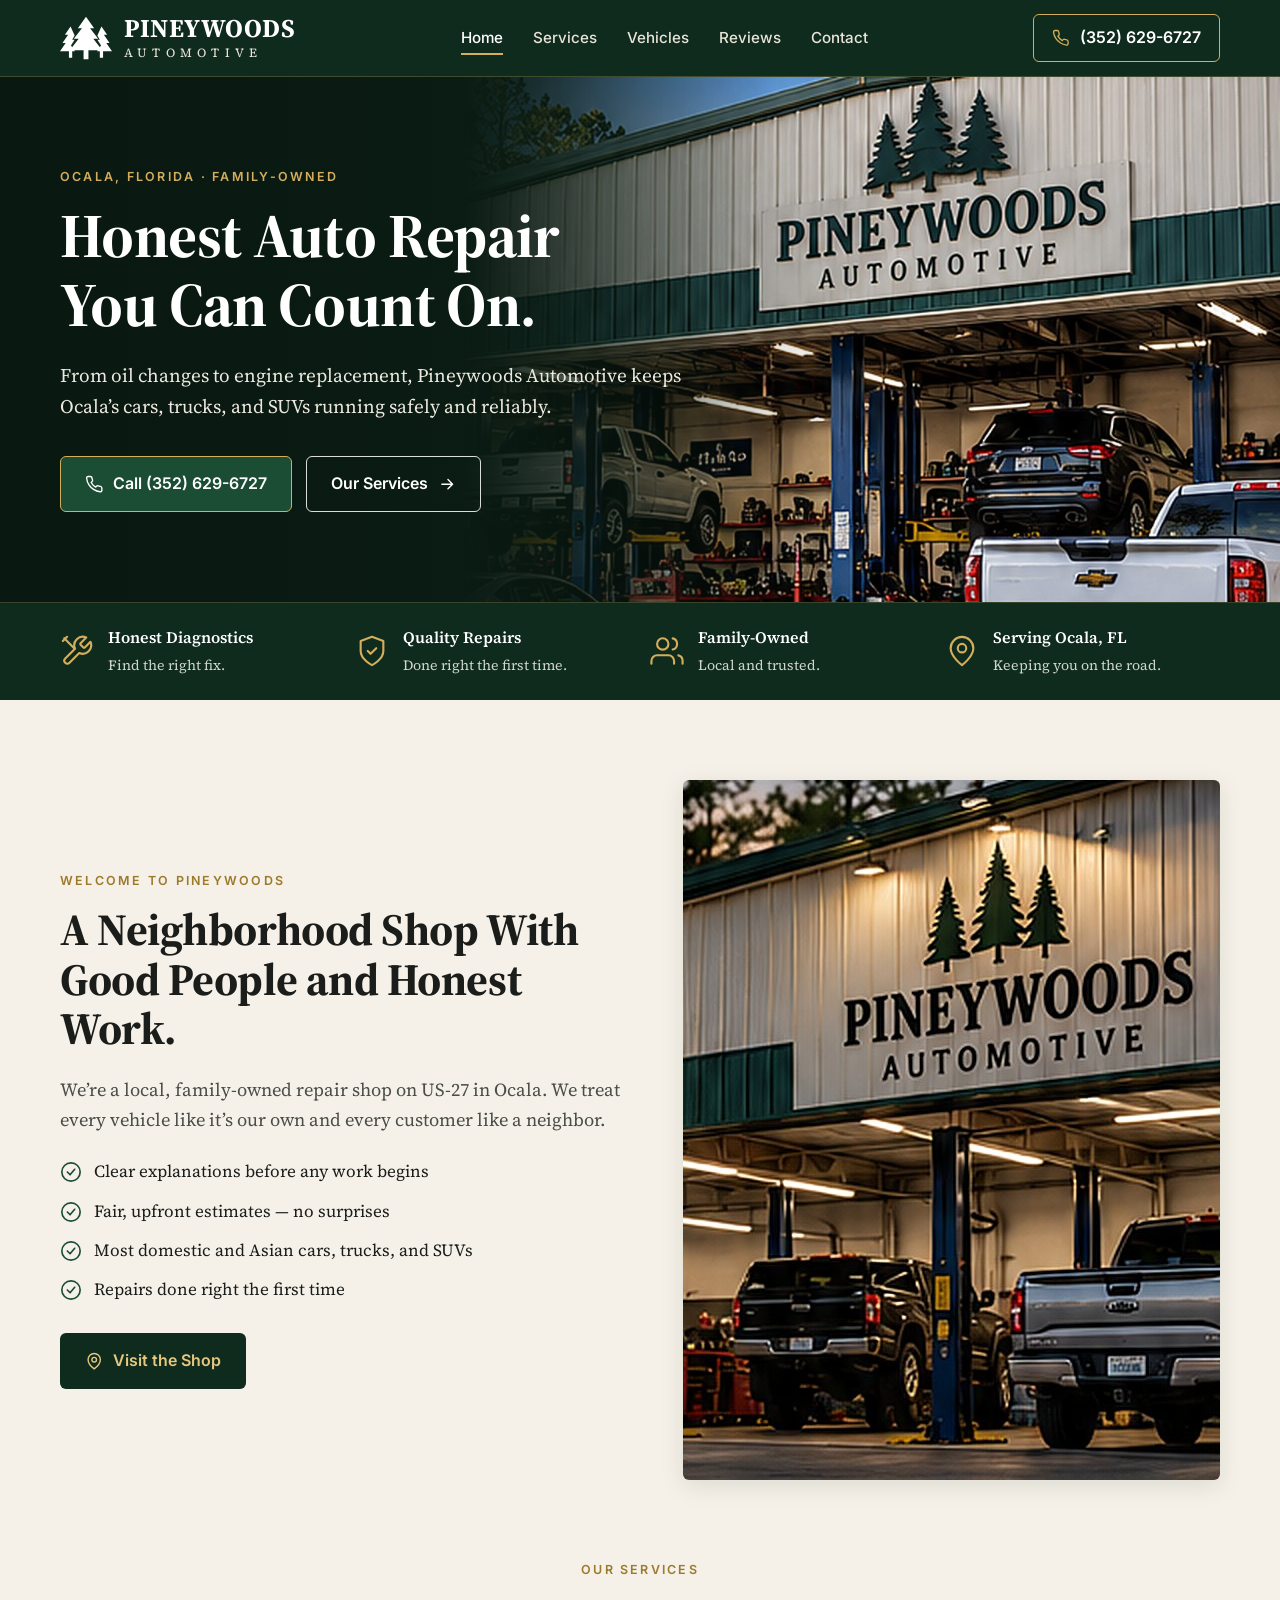
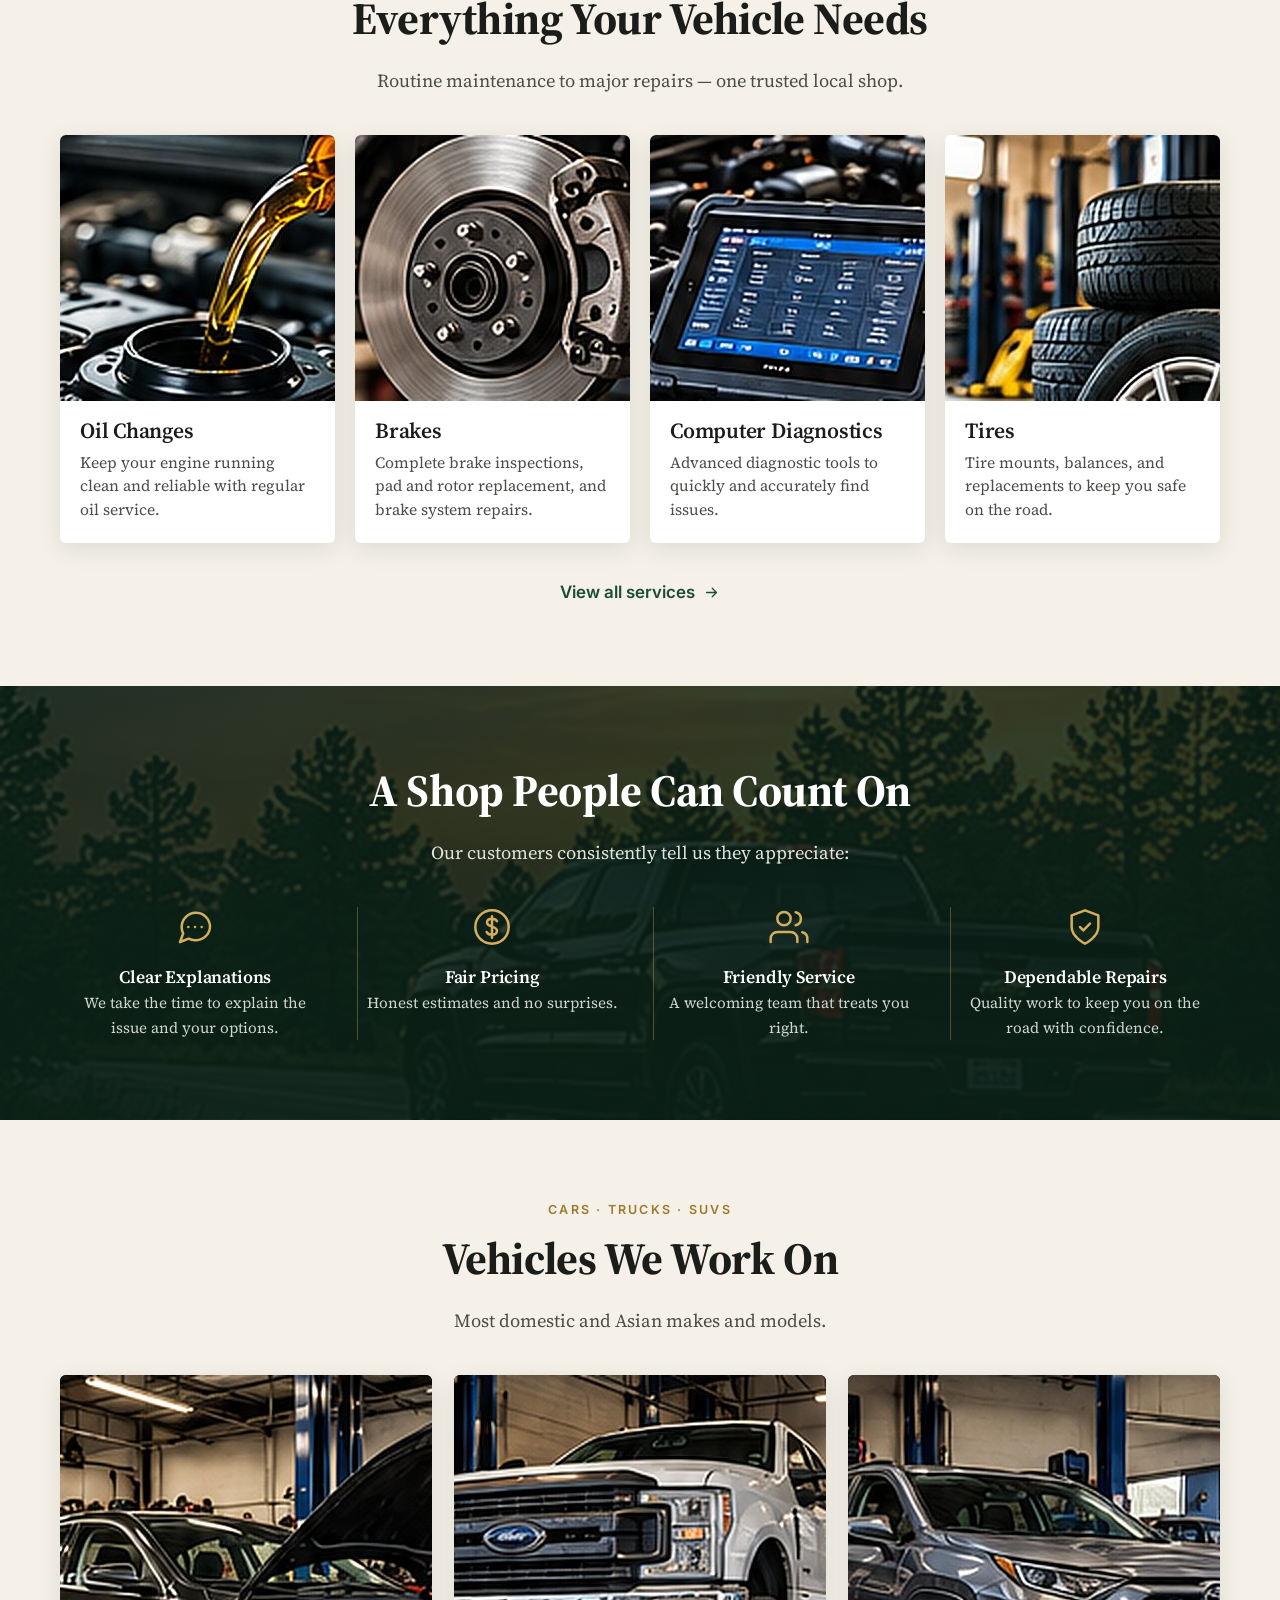
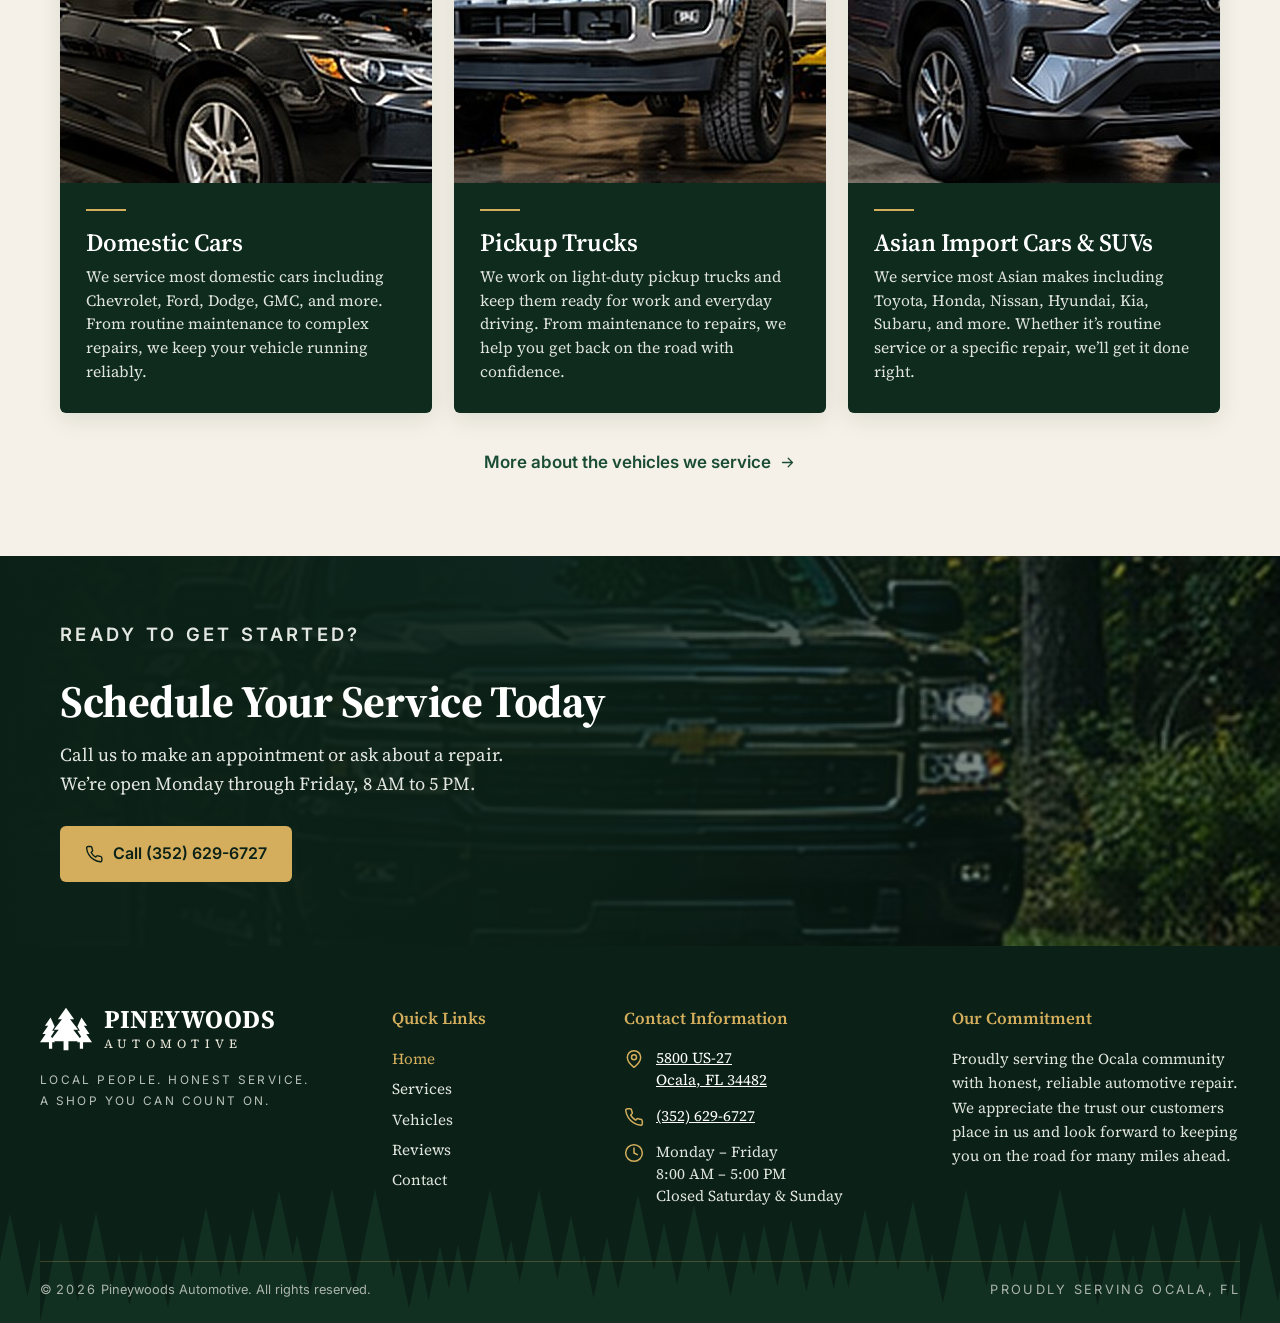
==== index.html @ d7cfc91a "Add Pineywoods Automotive website Five responsive pages (home, services, vehicles, reviews, contact)" ====
<!doctype html>
<html lang="en">
<head>
<meta charset="utf-8">
<meta name="viewport" content="width=device-width, initial-scale=1, viewport-fit=cover">
<title>Pineywoods Automotive | Honest Auto Repair in Ocala, FL</title>
<meta name="description" content="Family-owned auto repair shop in Ocala, FL. Oil changes, brakes, diagnostics, tires, A/C, electrical and engine repair. Call (352) 629-6727.">
<meta name="theme-color" content="#0f2b1e">
<meta name="format-detection" content="telephone=yes">
<meta property="og:title" content="Pineywoods Automotive | Honest Auto Repair in Ocala, FL">
<meta property="og:description" content="Family-owned auto repair shop in Ocala, FL. Oil changes, brakes, diagnostics, tires, A/C, electrical and engine repair. Call (352) 629-6727.">
<meta property="og:image" content="images/shop-exterior.jpg">
<link rel="icon" href="images/trees-gold.svg" type="image/svg+xml">
<link rel="apple-touch-icon" href="images/apple-touch-icon.png">
<link rel="preconnect" href="https://fonts.googleapis.com">
<link rel="preconnect" href="https://fonts.gstatic.com" crossorigin>
<link href="https://fonts.googleapis.com/css2?family=Inter:wght@400;500;600;700&family=Source+Serif+4:ital,opsz,wght@0,8..60,400;0,8..60,600;0,8..60,700;1,8..60,400&display=swap" rel="stylesheet">
<link rel="stylesheet" href="css/style.css">
<script type="application/ld+json">{"@context":"https://schema.org","@type":"AutoRepair","name":"Pineywoods Automotive","telephone":"+1-352-629-6727","address":{"@type":"PostalAddress","streetAddress":"5800 US-27","addressLocality":"Ocala","addressRegion":"FL","postalCode":"34482","addressCountry":"US"},"openingHoursSpecification":[{"@type":"OpeningHoursSpecification","dayOfWeek":["Monday","Tuesday","Wednesday","Thursday","Friday"],"opens":"08:00","closes":"17:00"}],"areaServed":"Ocala, FL"}</script>
</head>
<body>
<a class="skip-link" href="#main">Skip to content</a>
<header class="site-header">
  <div class="container header-inner">
    <a class="logo" href="index.html" aria-label="Pineywoods Automotive home">
      <img src="images/trees-white.svg" alt="" width="52" height="46">
      <span class="logo-text"><span class="logo-name">PINEYWOODS</span><span class="logo-sub">AUTOMOTIVE</span></span>
    </a>
    <nav class="main-nav" id="main-nav" aria-label="Main">
      <ul><li><a href="index.html" aria-current="page">Home</a></li><li><a href="services.html">Services</a></li><li><a href="vehicles.html">Vehicles</a></li><li><a href="reviews.html">Reviews</a></li><li><a href="contact.html">Contact</a></li><li class="nav-call" hidden><a class="btn btn-gold" href="tel:+13526296727"><svg class="icon" viewBox="0 0 24 24" aria-hidden="true"><path d="M22 16.9v3a2 2 0 0 1-2.2 2 19.8 19.8 0 0 1-8.6-3.1 19.5 19.5 0 0 1-6-6A19.8 19.8 0 0 1 2.1 4.2 2 2 0 0 1 4.1 2h3a2 2 0 0 1 2 1.7c.1.9.4 1.8.7 2.7a2 2 0 0 1-.5 2.1L8 9.8a16 16 0 0 0 6 6l1.3-1.3a2 2 0 0 1 2.1-.4c.9.3 1.8.6 2.7.7a2 2 0 0 1 1.7 2z"/></svg> Call (352) 629-6727</a></li></ul>
    </nav>
    <a class="header-call" href="tel:+13526296727"><svg class="icon" viewBox="0 0 24 24" aria-hidden="true"><path d="M22 16.9v3a2 2 0 0 1-2.2 2 19.8 19.8 0 0 1-8.6-3.1 19.5 19.5 0 0 1-6-6A19.8 19.8 0 0 1 2.1 4.2 2 2 0 0 1 4.1 2h3a2 2 0 0 1 2 1.7c.1.9.4 1.8.7 2.7a2 2 0 0 1-.5 2.1L8 9.8a16 16 0 0 0 6 6l1.3-1.3a2 2 0 0 1 2.1-.4c.9.3 1.8.6 2.7.7a2 2 0 0 1 1.7 2z"/></svg> (352) 629-6727</a>
    <button class="nav-toggle" aria-controls="main-nav" aria-expanded="false" aria-label="Open menu"><span></span><span></span><span></span></button>
  </div>
</header>
<main id="main">
<section class="hero">
  <div class="hero-media" style="background-image:url('images/hero-shop-bays.jpg');background-position:center top"></div>
  <div class="container"><div class="hero-content">
    <p class="eyebrow">Ocala, Florida &middot; Family-Owned</p>
    <h1>Honest Auto Repair<br>You Can Count On.</h1>
    <p class="hero-text">From oil changes to engine replacement, Pineywoods Automotive keeps Ocala&rsquo;s cars, trucks, and SUVs running safely and reliably.</p>
    <div class="btn-row"><a class="btn btn-green" href="tel:+13526296727"><svg class="icon" viewBox="0 0 24 24" aria-hidden="true"><path d="M22 16.9v3a2 2 0 0 1-2.2 2 19.8 19.8 0 0 1-8.6-3.1 19.5 19.5 0 0 1-6-6A19.8 19.8 0 0 1 2.1 4.2 2 2 0 0 1 4.1 2h3a2 2 0 0 1 2 1.7c.1.9.4 1.8.7 2.7a2 2 0 0 1-.5 2.1L8 9.8a16 16 0 0 0 6 6l1.3-1.3a2 2 0 0 1 2.1-.4c.9.3 1.8.6 2.7.7a2 2 0 0 1 1.7 2z"/></svg> Call (352) 629-6727</a><a class="btn btn-outline" href="services.html">Our Services <svg class="icon" viewBox="0 0 24 24" aria-hidden="true"><path d="M5 12h14M13 6l6 6-6 6"/></svg></a></div>
  </div></div>
</section><section class="trust-bar" aria-label="Why choose us"><div class="container trust-grid"><div class="trust-item"><svg class="icon" viewBox="0 0 24 24" aria-hidden="true"><path d="M14.7 6.3a1 1 0 0 0 0 1.4l1.6 1.6a1 1 0 0 0 1.4 0l3.8-3.8a6 6 0 0 1-7.9 7.9l-6.9 6.9a2.1 2.1 0 0 1-3-3l6.9-6.9a6 6 0 0 1 7.9-7.9l-3.8 3.8z"/><path d="m3 3 7 7M2 5l3-3"/></svg><div><strong>Honest Diagnostics</strong><span>Find the right fix.</span></div></div><div class="trust-item"><svg class="icon" viewBox="0 0 24 24" aria-hidden="true"><path d="M12 22s8-4 8-10V5l-8-3-8 3v7c0 6 8 10 8 10z"/><path d="m9 12 2 2 4-4"/></svg><div><strong>Quality Repairs</strong><span>Done right the first time.</span></div></div><div class="trust-item"><svg class="icon" viewBox="0 0 24 24" aria-hidden="true"><path d="M17 21v-2a4 4 0 0 0-4-4H5a4 4 0 0 0-4 4v2"/><circle cx="9" cy="7" r="4"/><path d="M23 21v-2a4 4 0 0 0-3-3.9M16 3.1a4 4 0 0 1 0 7.8"/></svg><div><strong>Family-Owned</strong><span>Local and trusted.</span></div></div><div class="trust-item"><svg class="icon" viewBox="0 0 24 24" aria-hidden="true"><path d="M20 10c0 6-8 12-8 12S4 16 4 10a8 8 0 0 1 16 0z"/><circle cx="12" cy="10" r="3"/></svg><div><strong>Serving Ocala, FL</strong><span>Keeping you on the road.</span></div></div></div></section>
<section class="section">
  <div class="container intro-grid">
    <div>
      <p class="eyebrow dark">Welcome to Pineywoods</p>
      <h2>A Neighborhood Shop With Good People and Honest Work.</h2>
      <p class="lead">We&rsquo;re a local, family-owned repair shop on US-27 in Ocala. We treat every vehicle like it&rsquo;s our own and every customer like a neighbor.</p>
      <ul class="check-list">
        <li><svg class="icon" viewBox="0 0 24 24" aria-hidden="true"><circle cx="12" cy="12" r="10"/><path d="m8 12 3 3 5-6"/></svg><span>Clear explanations before any work begins</span></li>
        <li><svg class="icon" viewBox="0 0 24 24" aria-hidden="true"><circle cx="12" cy="12" r="10"/><path d="m8 12 3 3 5-6"/></svg><span>Fair, upfront estimates &mdash; no surprises</span></li>
        <li><svg class="icon" viewBox="0 0 24 24" aria-hidden="true"><circle cx="12" cy="12" r="10"/><path d="m8 12 3 3 5-6"/></svg><span>Most domestic and Asian cars, trucks, and SUVs</span></li>
        <li><svg class="icon" viewBox="0 0 24 24" aria-hidden="true"><circle cx="12" cy="12" r="10"/><path d="m8 12 3 3 5-6"/></svg><span>Repairs done right the first time</span></li>
      </ul>
      <div class="btn-row"><a class="btn btn-dark" href="contact.html"><svg class="icon" viewBox="0 0 24 24" aria-hidden="true"><path d="M20 10c0 6-8 12-8 12S4 16 4 10a8 8 0 0 1 16 0z"/><circle cx="12" cy="10" r="3"/></svg> Visit the Shop</a></div>
    </div>
    <img src="images/hero-shop-sunset.jpg" alt="Pineywoods Automotive shop on US-27 at sunset with trucks in the service bays" width="848" height="700" loading="lazy">
  </div>
</section>
<section class="section" style="padding-top:0">
  <div class="container">
    <div class="section-head center">
      <p class="eyebrow dark">Our Services</p>
      <h2>Everything Your Vehicle Needs</h2>
      <p class="lead">Routine maintenance to major repairs &mdash; one trusted local shop.</p>
    </div>
    <div class="card-grid">
  <article class="card"><img src="images/svc-oil.jpg" alt="Fresh oil being poured into an engine" loading="lazy" width="450" height="266"><div class="card-body"><h3>Oil Changes</h3><p>Keep your engine running clean and reliable with regular oil service.</p></div></article>
  <article class="card"><img src="images/svc-brakes.jpg" alt="Brake rotor and caliper" loading="lazy" width="450" height="266"><div class="card-body"><h3>Brakes</h3><p>Complete brake inspections, pad and rotor replacement, and brake system repairs.</p></div></article>
  <article class="card"><img src="images/svc-diagnostics.jpg" alt="Diagnostic scan tool on an engine" loading="lazy" width="450" height="266"><div class="card-body"><h3>Computer Diagnostics</h3><p>Advanced diagnostic tools to quickly and accurately find issues.</p></div></article>
  <article class="card"><img src="images/svc-tires.jpg" alt="Stack of new tires in the shop" loading="lazy" width="450" height="266"><div class="card-body"><h3>Tires</h3><p>Tire mounts, balances, and replacements to keep you safe on the road.</p></div></article>
</div>
    <div class="section-foot"><a class="text-link" href="services.html">View all services <svg class="icon" viewBox="0 0 24 24" aria-hidden="true"><path d="M5 12h14M13 6l6 6-6 6"/></svg></a></div>
  </div>
</section>
<section class="section tree-bg section-dark">
  <div class="container">
    <div class="section-head center">
      <h2>A Shop People Can Count On</h2>
      <p class="lead">Our customers consistently tell us they appreciate:</p>
    </div>
    <div class="feature-row"><div class="feature"><svg class="icon" viewBox="0 0 24 24" aria-hidden="true"><path d="M21 11.5a8.4 8.4 0 0 1-9 8.4 8.5 8.5 0 0 1-3.8-.9L3 21l1.9-5.1a8.4 8.4 0 0 1-.9-3.8 8.5 8.5 0 0 1 8.4-8.6 8.4 8.4 0 0 1 8.6 8z"/><path d="M8 12h.01M12 12h.01M16 12h.01"/></svg><h3>Clear Explanations</h3><p>We take the time to explain the issue and your options.</p></div><div class="feature"><svg class="icon" viewBox="0 0 24 24" aria-hidden="true"><circle cx="12" cy="12" r="10"/><path d="M15 8.5c-.5-1-1.6-1.5-3-1.5-1.8 0-3 .9-3 2.3 0 3.2 6 1.8 6 5 0 1.4-1.3 2.4-3 2.4-1.5 0-2.7-.6-3.2-1.7M12 5.5v13"/></svg><h3>Fair Pricing</h3><p>Honest estimates and no surprises.</p></div><div class="feature"><svg class="icon" viewBox="0 0 24 24" aria-hidden="true"><path d="M17 21v-2a4 4 0 0 0-4-4H5a4 4 0 0 0-4 4v2"/><circle cx="9" cy="7" r="4"/><path d="M23 21v-2a4 4 0 0 0-3-3.9M16 3.1a4 4 0 0 1 0 7.8"/></svg><h3>Friendly Service</h3><p>A welcoming team that treats you right.</p></div><div class="feature"><svg class="icon" viewBox="0 0 24 24" aria-hidden="true"><path d="M12 22s8-4 8-10V5l-8-3-8 3v7c0 6 8 10 8 10z"/><path d="m9 12 2 2 4-4"/></svg><h3>Dependable Repairs</h3><p>Quality work to keep you on the road with confidence.</p></div></div>
  </div>
</section>
<section class="section">
  <div class="container">
    <div class="section-head center">
      <p class="eyebrow dark">Cars &middot; Trucks &middot; SUVs</p>
      <h2>Vehicles We Work On</h2>
      <p class="lead">Most domestic and Asian makes and models.</p>
    </div>
    <div class="vehicle-grid">
  <article class="vehicle-card"><img src="images/veh-domestic.jpg" alt="Black Chevrolet sedan with hood open in the shop" loading="lazy" width="612" height="408"><div class="card-body"><h3>Domestic Cars</h3><p>We service most domestic cars including Chevrolet, Ford, Dodge, GMC, and more. From routine maintenance to complex repairs, we keep your vehicle running reliably.</p></div></article>
  <article class="vehicle-card"><img src="images/veh-trucks.jpg" alt="White Ford pickup truck on a lift" loading="lazy" width="612" height="408"><div class="card-body"><h3>Pickup Trucks</h3><p>We work on light-duty pickup trucks and keep them ready for work and everyday driving. From maintenance to repairs, we help you get back on the road with confidence.</p></div></article>
  <article class="vehicle-card"><img src="images/veh-asian.jpg" alt="Gray Toyota SUV in the service bay" loading="lazy" width="612" height="408"><div class="card-body"><h3>Asian Import Cars &amp; SUVs</h3><p>We service most Asian makes including Toyota, Honda, Nissan, Hyundai, Kia, Subaru, and more. Whether it&rsquo;s routine service or a specific repair, we&rsquo;ll get it done right.</p></div></article>
</div>
    <div class="section-foot"><a class="text-link" href="vehicles.html">More about the vehicles we service <svg class="icon" viewBox="0 0 24 24" aria-hidden="true"><path d="M5 12h14M13 6l6 6-6 6"/></svg></a></div>
  </div>
</section>
<section class="cta-band" style="background-image:url('images/road-truck.jpg')">
  <div class="container">
    <p class="eyebrow">Ready to get started?</p>
    <h2>Schedule Your Service Today</h2>
    <p>Call us to make an appointment or ask about a repair. We&rsquo;re open Monday through Friday, 8 AM to 5 PM.</p>
    <a class="btn btn-gold" href="tel:+13526296727"><svg class="icon" viewBox="0 0 24 24" aria-hidden="true"><path d="M22 16.9v3a2 2 0 0 1-2.2 2 19.8 19.8 0 0 1-8.6-3.1 19.5 19.5 0 0 1-6-6A19.8 19.8 0 0 1 2.1 4.2 2 2 0 0 1 4.1 2h3a2 2 0 0 1 2 1.7c.1.9.4 1.8.7 2.7a2 2 0 0 1-.5 2.1L8 9.8a16 16 0 0 0 6 6l1.3-1.3a2 2 0 0 1 2.1-.4c.9.3 1.8.6 2.7.7a2 2 0 0 1 1.7 2z"/></svg> Call (352) 629-6727</a>
  </div>
</section>
</main>
<footer class="site-footer">
  <div class="container footer-grid">
    <div>
      <a class="logo" href="index.html" aria-label="Pineywoods Automotive home">
        <img src="images/trees-white.svg" alt="" width="52" height="46">
        <span class="logo-text"><span class="logo-name">PINEYWOODS</span><span class="logo-sub">AUTOMOTIVE</span></span>
      </a>
      <p class="footer-tag">Local people. Honest service.<br>A shop you can count on.</p>
    </div>
    <div>
      <h4>Quick Links</h4>
      <ul class="footer-links"><li><a href="index.html" aria-current="page">Home</a></li><li><a href="services.html">Services</a></li><li><a href="vehicles.html">Vehicles</a></li><li><a href="reviews.html">Reviews</a></li><li><a href="contact.html">Contact</a></li></ul>
    </div>
    <div>
      <h4>Contact Information</h4>
      <ul class="footer-contact">
        <li><svg class="icon" viewBox="0 0 24 24" aria-hidden="true"><path d="M20 10c0 6-8 12-8 12S4 16 4 10a8 8 0 0 1 16 0z"/><circle cx="12" cy="10" r="3"/></svg><a href="https://www.google.com/maps/dir/?api=1&destination=Pineywoods+Automotive,+5800+US-27,+Ocala,+FL+34482" target="_blank" rel="noopener">5800 US-27<br>Ocala, FL 34482</a></li>
        <li><svg class="icon" viewBox="0 0 24 24" aria-hidden="true"><path d="M22 16.9v3a2 2 0 0 1-2.2 2 19.8 19.8 0 0 1-8.6-3.1 19.5 19.5 0 0 1-6-6A19.8 19.8 0 0 1 2.1 4.2 2 2 0 0 1 4.1 2h3a2 2 0 0 1 2 1.7c.1.9.4 1.8.7 2.7a2 2 0 0 1-.5 2.1L8 9.8a16 16 0 0 0 6 6l1.3-1.3a2 2 0 0 1 2.1-.4c.9.3 1.8.6 2.7.7a2 2 0 0 1 1.7 2z"/></svg><a href="tel:+13526296727">(352) 629-6727</a></li>
        <li><svg class="icon" viewBox="0 0 24 24" aria-hidden="true"><circle cx="12" cy="12" r="10"/><path d="M12 6v6l4 2"/></svg><span>Monday &ndash; Friday<br>8:00 AM &ndash; 5:00 PM<br>Closed Saturday &amp; Sunday</span></li>
      </ul>
    </div>
    <div>
      <h4>Our Commitment</h4>
      <p>Proudly serving the Ocala community with honest, reliable automotive repair. We appreciate the trust our customers place in us and look forward to keeping you on the road for many miles ahead.</p>
    </div>
  </div>
  <div class="container footer-bottom">
    <span>&copy; <span data-year>2026</span> Pineywoods Automotive. All rights reserved.</span>
    <span>Proudly serving Ocala, FL</span>
  </div>
</footer>
<div class="mobile-call"><a class="btn btn-gold" href="tel:+13526296727"><svg class="icon" viewBox="0 0 24 24" aria-hidden="true"><path d="M22 16.9v3a2 2 0 0 1-2.2 2 19.8 19.8 0 0 1-8.6-3.1 19.5 19.5 0 0 1-6-6A19.8 19.8 0 0 1 2.1 4.2 2 2 0 0 1 4.1 2h3a2 2 0 0 1 2 1.7c.1.9.4 1.8.7 2.7a2 2 0 0 1-.5 2.1L8 9.8a16 16 0 0 0 6 6l1.3-1.3a2 2 0 0 1 2.1-.4c.9.3 1.8.6 2.7.7a2 2 0 0 1 1.7 2z"/></svg> Call (352) 629-6727</a></div>
<script src="js/main.js"></script>
</body>
</html>
---- css/style.css ----
/* Pineywoods Automotive — site styles */
:root {
  --green-900: #0b2117;
  --green-800: #0f2b1e;
  --green-700: #143a28;
  --green-600: #1b4d35;
  --gold: #d4ae5c;
  --gold-light: #e6c77f;
  --cream: #f5f1e8;
  --cream-dark: #ece6d8;
  --ink: #1b1d1b;
  --ink-soft: #4a4d48;
  --line: #ddd5c3;
  --white: #ffffff;
  --radius: 6px;
  --shadow: 0 6px 24px rgba(11, 33, 23, 0.10);
  --serif: "Source Serif 4", Georgia, "Times New Roman", serif;
  --sans: "Inter", -apple-system, BlinkMacSystemFont, "Segoe UI", Roboto, sans-serif;
  --max: 1200px;
  --header-h: 76px;
}

*, *::before, *::after { box-sizing: border-box; }
html { -webkit-text-size-adjust: 100%; scroll-behavior: smooth; }
body {
  margin: 0;
  font-family: var(--serif);
  font-size: 17px;
  line-height: 1.6;
  color: var(--ink);
  background: var(--cream);
  -webkit-font-smoothing: antialiased;
}
img { max-width: 100%; display: block; }
a { color: inherit; }
h1, h2, h3 { font-family: var(--serif); line-height: 1.1; margin: 0 0 .5em; letter-spacing: -0.01em; }
h1 { font-size: clamp(2.3rem, 5.4vw, 3.9rem); font-weight: 700; }
h2 { font-size: clamp(1.9rem, 3.6vw, 2.8rem); font-weight: 700; }
h3 { font-size: 1.35rem; font-weight: 600; }
p { margin: 0 0 1em; }
svg.icon { width: 1em; height: 1em; flex: none; stroke: currentColor; fill: none; stroke-width: 1.8; stroke-linecap: round; stroke-linejoin: round; }

.container { width: 100%; max-width: var(--max); margin: 0 auto; padding: 0 20px; }
.eyebrow {
  font-family: var(--sans);
  font-size: .78rem;
  font-weight: 600;
  letter-spacing: .18em;
  text-transform: uppercase;
  color: var(--gold);
  margin: 0 0 .9rem;
}
.eyebrow.dark { color: #9c7a2c; }
.lead { font-size: 1.15rem; color: var(--ink-soft); max-width: 640px; }
.center { text-align: center; }
.center .lead { margin-left: auto; margin-right: auto; }
.skip-link { position: absolute; left: -9999px; }
.skip-link:focus { left: 12px; top: 12px; z-index: 200; background: var(--gold); color: var(--green-900); padding: 8px 12px; }

/* ---------- Buttons ---------- */
.btn {
  display: inline-flex; align-items: center; justify-content: center; gap: .6em;
  font-family: var(--sans); font-weight: 600; font-size: 1rem;
  padding: 14px 24px; min-height: 50px;
  border-radius: var(--radius); border: 1.5px solid transparent;
  text-decoration: none; cursor: pointer;
  transition: background .2s, color .2s, border-color .2s, transform .1s;
}
.btn:active { transform: translateY(1px); }
.btn .icon { width: 1.15em; height: 1.15em; }
.btn-green { background: var(--green-600); color: var(--white); border-color: var(--gold); }
.btn-green:hover { background: var(--green-700); }
.btn-gold { background: var(--gold); color: var(--green-900); }
.btn-gold:hover { background: var(--gold-light); }
.btn-outline { background: transparent; color: var(--white); border-color: rgba(255,255,255,.85); }
.btn-outline:hover { background: rgba(255,255,255,.1); }
.btn-dark { background: var(--green-800); color: var(--gold-light); }
.btn-dark:hover { background: var(--green-700); }
.btn-row { display: flex; flex-wrap: wrap; gap: 14px; }

/* ---------- Header ---------- */
.site-header {
  position: sticky; top: 0; z-index: 100;
  background: var(--green-800);
  border-bottom: 1px solid rgba(212, 174, 92, .25);
}
.header-inner { display: flex; align-items: center; justify-content: space-between; height: var(--header-h); gap: 20px; }
.logo { display: flex; align-items: center; gap: 12px; text-decoration: none; color: var(--white); }
.logo img { width: 52px; height: auto; }
.logo-text { display: flex; flex-direction: column; line-height: 1; }
.logo-name { font-family: var(--serif); font-weight: 700; font-size: 1.6rem; letter-spacing: .02em; }
.logo-sub { font-family: var(--serif); font-size: .78rem; letter-spacing: .42em; margin-top: 5px; color: #e9e4d8; }

.main-nav ul { list-style: none; display: flex; gap: 30px; margin: 0; padding: 0; }
.main-nav a {
  font-family: var(--sans); font-size: .95rem; font-weight: 500;
  color: #e9e4d8; text-decoration: none; padding: 8px 0; position: relative;
}
.main-nav a:hover { color: var(--white); }
.main-nav a[aria-current="page"] { color: var(--white); }
.main-nav a[aria-current="page"]::after {
  content: ""; position: absolute; left: 0; right: 0; bottom: 0; height: 2px; background: var(--gold);
}
.header-call {
  display: inline-flex; align-items: center; gap: 10px;
  font-family: var(--sans); font-weight: 600; font-size: 1rem;
  color: var(--white); text-decoration: none;
  border: 1.5px solid var(--gold); border-radius: var(--radius); padding: 10px 18px;
}
.header-call .icon { color: var(--gold); width: 1.1em; height: 1.1em; }
.header-call:hover { background: rgba(212,174,92,.12); }
.nav-toggle {
  display: none; background: none; border: 0; color: var(--white);
  width: 46px; height: 46px; padding: 10px; cursor: pointer;
}
.nav-toggle span { display: block; height: 2px; background: currentColor; margin: 6px 0; transition: transform .25s, opacity .25s; }
.nav-open .nav-toggle span:nth-child(1) { transform: translateY(8px) rotate(45deg); }
.nav-open .nav-toggle span:nth-child(2) { opacity: 0; }
.nav-open .nav-toggle span:nth-child(3) { transform: translateY(-8px) rotate(-45deg); }

/* ---------- Hero ---------- */
.hero {
  position: relative; color: var(--white);
  background: var(--green-900);
  overflow: hidden;
}
.hero-media {
  position: absolute; top: 0; right: 0; bottom: 0; width: 64%;
  background-size: cover; background-position: center;
  -webkit-mask-image: linear-gradient(90deg, transparent 0%, #000 38%);
  mask-image: linear-gradient(90deg, transparent 0%, #000 38%);
}
.hero::after {
  content: ""; position: absolute; inset: 0;
  background: linear-gradient(90deg, rgba(8,16,12,.55) 0%, rgba(8,16,12,.25) 45%, rgba(8,16,12,0) 70%);
}
.hero .container { position: relative; z-index: 1; padding-top: 90px; padding-bottom: 90px; }
.hero-content { max-width: 640px; }
.hero h1 { margin-bottom: .35em; }
.hero p.hero-text { font-size: 1.2rem; color: #ece8de; margin-bottom: 1.8em; }
.hero-features { display: flex; flex-wrap: wrap; gap: 26px; margin-top: 34px; }
.hero-feature { display: flex; align-items: center; gap: 12px; font-size: .98rem; line-height: 1.3; }
.hero-feature .icon-badge { width: 46px; height: 46px; border: 1.5px solid var(--gold); border-radius: 50%; display: grid; place-items: center; color: var(--gold); flex: none; }
.hero-feature .icon { width: 22px; height: 22px; }

/* ---------- Trust bar ---------- */
.trust-bar { background: var(--green-800); color: var(--white); padding: 22px 0; border-top: 1px solid rgba(212,174,92,.2); }
.trust-grid { display: grid; grid-template-columns: repeat(4, 1fr); gap: 20px; }
.trust-item { display: flex; align-items: center; gap: 14px; }
.trust-item .icon { width: 34px; height: 34px; color: var(--gold); stroke-width: 1.5; }
.trust-item strong { display: block; font-weight: 600; font-size: 1rem; }
.trust-item span { font-size: .88rem; color: #cfd6cf; }

/* ---------- Sections ---------- */
.section { padding: 80px 0; }
.section-tight { padding: 56px 0; }
.section-head { margin-bottom: 40px; }
.section-dark { background: var(--green-800); color: var(--white); }
.section-dark .lead { color: #dfe4dd; }

/* Service cards */
.card-grid { display: grid; gap: 20px; grid-template-columns: repeat(4, 1fr); }
.card {
  background: var(--white); border-radius: var(--radius); overflow: hidden;
  box-shadow: var(--shadow); display: flex; flex-direction: column;
  transition: transform .2s, box-shadow .2s;
}
.card:hover { transform: translateY(-3px); box-shadow: 0 12px 30px rgba(11,33,23,.16); }
.card img { width: 100%; aspect-ratio: 16 / 10; object-fit: cover; }
.card-body { padding: 18px 20px 22px; }
.card-body h3 { margin-bottom: .35em; }
.card-body p { margin: 0; color: var(--ink-soft); font-size: .98rem; line-height: 1.5; }

/* Vehicle cards (dark) */
.vehicle-grid { display: grid; gap: 22px; grid-template-columns: repeat(3, 1fr); }
.vehicle-card { background: var(--green-800); color: var(--white); border-radius: var(--radius); overflow: hidden; box-shadow: var(--shadow); }
.vehicle-card img { width: 100%; aspect-ratio: 3 / 2; object-fit: cover; }
.vehicle-card .card-body { padding: 26px 26px 30px; }
.vehicle-card .card-body::before { content: ""; display: block; width: 40px; height: 2px; background: var(--gold); margin-bottom: 18px; }
.vehicle-card h3 { font-size: 1.55rem; }
.vehicle-card p { color: #dfe4dd; }

/* Feature row with icons */
.feature-row { display: grid; grid-template-columns: repeat(4, 1fr); gap: 26px; text-align: center; }
.feature { padding: 0 8px; }
.feature .icon { width: 40px; height: 40px; color: var(--green-700); stroke-width: 1.5; margin: 0 auto 12px; }
.feature h3 { font-size: 1.1rem; margin-bottom: .25em; }
.feature p { font-size: .95rem; color: var(--ink-soft); margin: 0; }
.section-dark .feature .icon { color: var(--gold); }
.section-dark .feature p { color: #cfd6cf; }
.section-dark .feature-row .feature + .feature { border-left: 1px solid rgba(212,174,92,.35); }

/* Callout box */
.callout {
  display: grid; grid-template-columns: auto 1fr auto; align-items: center; gap: 30px;
  background: var(--cream-dark); border: 1px solid var(--line); border-radius: var(--radius);
  padding: 30px 36px;
}
.callout > .icon { width: 58px; height: 58px; color: var(--green-800); stroke-width: 1.4; }
.callout h3 { font-size: 1.6rem; margin-bottom: .25em; }
.callout p { margin: 0; color: var(--ink-soft); }

/* Split section (image + text) */
.split { display: grid; grid-template-columns: 1fr 1fr; align-items: stretch; background: var(--green-800); color: var(--white); }
.split-media { min-height: 360px; background-size: cover; background-position: center; }
.split-text { padding: 70px 60px; display: flex; flex-direction: column; justify-content: center; }
.split-text p { color: #dfe4dd; font-size: 1.1rem; max-width: 460px; }
.split-text .btn { align-self: flex-start; }

/* CTA band */
.cta-band {
  position: relative; color: var(--white);
  background-color: var(--green-800); background-size: cover; background-position: right center;
}
.cta-band::before {
  content: ""; position: absolute; inset: 0;
  background: linear-gradient(90deg, rgba(11,33,23,1) 0%, rgba(11,33,23,.92) 45%, rgba(11,33,23,.2) 100%);
}
.cta-band .container { position: relative; padding-top: 64px; padding-bottom: 64px; }
.cta-band h2 { margin-bottom: .3em; }
.cta-band p { font-size: 1.15rem; color: #e3e7e1; margin-bottom: 1.5em; max-width: 480px; }

/* Reviews */
.quote-grid { display: grid; grid-template-columns: repeat(3, 1fr); gap: 22px; }
.quote {
  background: var(--white); border: 1px solid var(--line); border-radius: var(--radius);
  padding: 30px 30px 26px; margin: 0; box-shadow: 0 2px 10px rgba(11,33,23,.05);
}
.quote::before { content: "\201C"; display: block; font-family: var(--serif); font-size: 4rem; line-height: .6; color: var(--gold); font-weight: 700; height: 30px; }
.quote blockquote { margin: 0 0 14px; font-size: 1.4rem; font-style: italic; line-height: 1.35; }
.quote figcaption { color: var(--ink-soft); font-size: .95rem; }
.divider-trees { display: flex; align-items: center; justify-content: center; gap: 18px; margin-bottom: 22px; }
.divider-trees::before, .divider-trees::after { content: ""; height: 1px; width: 120px; background: var(--gold); opacity: .7; }
.divider-trees img { width: 40px; }
.tree-bg {
  background-color: var(--green-800);
  background-image: linear-gradient(rgba(11,33,23,.82), rgba(11,33,23,.92)), url("../images/sunset-truck.jpg");
  background-size: cover; background-position: center 30%;
}

/* Contact */
.contact-grid { display: grid; grid-template-columns: 1fr 1fr; gap: 50px; align-items: start; }
.contact-list { list-style: none; padding: 0; margin: 30px 0 0; display: grid; gap: 30px; }
.contact-list li { display: flex; gap: 20px; align-items: flex-start; }
.contact-icon { width: 62px; height: 62px; border-radius: 50%; background: var(--green-800); color: var(--white); display: grid; place-items: center; flex: none; }
.contact-icon .icon { width: 26px; height: 26px; }
.contact-label { font-family: var(--sans); font-size: .78rem; font-weight: 700; letter-spacing: .14em; text-transform: uppercase; margin: 4px 0 4px; }
.contact-value { font-size: 1.55rem; font-weight: 700; line-height: 1.2; margin: 0 0 4px; }
.contact-value a { text-decoration: none; }
.contact-value a:hover { color: var(--green-600); }
.contact-note { color: var(--ink-soft); margin: 0; font-size: .98rem; }
.map-card { background: var(--cream-dark); border: 1px solid var(--line); border-radius: var(--radius); padding: 12px; }
.map-card iframe { width: 100%; height: 340px; border: 0; border-radius: 4px; display: block; }
.map-card .btn { width: 100%; margin-top: 12px; }
.info-card { display: flex; gap: 20px; margin-top: 22px; background: var(--cream-dark); border: 1px solid var(--line); border-radius: var(--radius); padding: 26px; }
.info-card h3 { margin-bottom: .3em; }
.info-card p { margin: 0 0 .6em; color: var(--ink-soft); }
.info-card small { color: #75786f; font-size: .9rem; }
.hours-table { border-collapse: collapse; margin-top: 4px; }
.hours-table td { padding: 2px 18px 2px 0; }

/* Intro two-column (home) */
.intro-grid { display: grid; grid-template-columns: 1.05fr 1fr; gap: 60px; align-items: center; }
.intro-grid img { border-radius: var(--radius); box-shadow: var(--shadow); width: 100%; aspect-ratio: 4/3; object-fit: cover; }
.check-list { list-style: none; padding: 0; margin: 24px 0 30px; display: grid; gap: 12px; }
.check-list li { display: flex; gap: 12px; align-items: flex-start; }
.check-list .icon { color: var(--green-600); width: 22px; height: 22px; margin-top: 3px; }
.text-link { font-family: var(--sans); font-weight: 600; color: var(--green-600); text-decoration: none; display: inline-flex; gap: 8px; align-items: center; }
.text-link:hover { text-decoration: underline; }
.section-foot { margin-top: 36px; text-align: center; }

/* ---------- Footer ---------- */
.site-footer {
  background-color: var(--green-900);
  background-image: url("../images/forest-silhouette.svg");
  background-repeat: repeat-x; background-position: bottom center; background-size: auto 140px;
  color: #dfe4dd; font-size: .95rem;
}
.footer-grid { display: grid; grid-template-columns: 1.3fr .8fr 1.2fr 1.2fr; gap: 40px; padding: 60px 0 40px; }
.site-footer h4 { font-family: var(--serif); color: var(--gold); font-size: 1.05rem; margin: 0 0 14px; font-weight: 600; }
.site-footer ul { list-style: none; margin: 0; padding: 0; }
.footer-links li { margin-bottom: 6px; }
.footer-links a { text-decoration: none; color: #dfe4dd; }
.footer-links a:hover, .footer-links a[aria-current="page"] { color: var(--gold); }
.footer-contact li { display: flex; gap: 12px; margin-bottom: 14px; line-height: 1.45; }
.footer-contact .icon { color: var(--gold); width: 20px; height: 20px; margin-top: 2px; }
.footer-contact a { color: var(--white); }
.footer-tag { margin-top: 18px; font-family: var(--sans); font-size: .74rem; letter-spacing: .2em; text-transform: uppercase; color: #b9c2ba; line-height: 1.8; }
.footer-bottom { border-top: 1px solid rgba(212,174,92,.25); padding: 18px 0 22px; font-family: var(--sans); font-size: .8rem; color: #aab4ab; display: flex; justify-content: space-between; flex-wrap: wrap; gap: 10px; }
.footer-bottom span:last-child { letter-spacing: .18em; text-transform: uppercase; }

/* Mobile sticky call bar */
.mobile-call {
  display: none; position: fixed; left: 0; right: 0; bottom: 0; z-index: 90;
  background: var(--green-800); border-top: 1px solid rgba(212,174,92,.4);
  padding: 10px 16px calc(10px + env(safe-area-inset-bottom));
}
.mobile-call .btn { width: 100%; }

/* ---------- Responsive ---------- */
@media (max-width: 1060px) {
  .main-nav ul { gap: 20px; }
  .card-grid { grid-template-columns: repeat(2, 1fr); }
  .trust-grid { grid-template-columns: repeat(2, 1fr); row-gap: 22px; }
  .footer-grid { grid-template-columns: 1fr 1fr; }
}

@media (max-width: 900px) {
  :root { --header-h: 66px; }
  .nav-toggle { display: block; }
  .header-call { display: none; }
  .main-nav {
    position: fixed; top: var(--header-h); left: 0; right: 0;
    background: var(--green-800); border-bottom: 1px solid rgba(212,174,92,.3);
    max-height: 0; overflow: hidden; transition: max-height .3s ease;
  }
  .nav-open .main-nav { max-height: 480px; }
  .main-nav ul { flex-direction: column; gap: 0; padding: 8px 20px 20px; }
  .main-nav li { border-bottom: 1px solid rgba(255,255,255,.08); }
  .main-nav a { display: block; padding: 16px 0; font-size: 1.1rem; }
  .main-nav a[aria-current="page"]::after { display: none; }
  .main-nav a[aria-current="page"] { color: var(--gold); }
  .main-nav .nav-call { display: block; border: 0; margin-top: 16px; }
  .main-nav .nav-call .btn { display: flex; width: 100%; padding: 14px 24px; color: var(--green-900); font-size: 1.05rem; }

  .hero-media { width: 100%; -webkit-mask-image: none; mask-image: none; }
  .hero::after { background: linear-gradient(180deg, rgba(8,16,12,.62) 0%, rgba(8,16,12,.8) 55%, rgba(8,16,12,.92) 100%); }
  .hero .container { padding-top: 64px; padding-bottom: 64px; }

  .vehicle-grid, .quote-grid { grid-template-columns: 1fr; }
  .vehicle-grid { max-width: 560px; margin: 0 auto; }
  .feature-row { grid-template-columns: repeat(2, 1fr); row-gap: 34px; }
  .section-dark .feature-row .feature + .feature { border-left: 0; }
  .contact-grid, .intro-grid { grid-template-columns: 1fr; gap: 40px; }
  .split { grid-template-columns: 1fr; }
  .split-media { min-height: 260px; }
  .split-text { padding: 50px 24px; }
  .callout { grid-template-columns: 1fr; text-align: center; padding: 30px 24px; gap: 18px; }
  .callout > .icon { margin: 0 auto; }
  .cta-band::before { background: linear-gradient(180deg, rgba(11,33,23,.85), rgba(11,33,23,.95)); }
  .mobile-call { display: block; }
  body { padding-bottom: 72px; }
}

@media (max-width: 600px) {
  body { font-size: 16px; }
  .container { padding: 0 16px; }
  .logo img { width: 42px; }
  .logo-name { font-size: 1.3rem; }
  .logo-sub { font-size: .66rem; letter-spacing: .36em; }
  .section { padding: 56px 0; }
  .hero p.hero-text { font-size: 1.08rem; }
  .btn-row .btn { width: 100%; }
  .card-grid { grid-template-columns: 1fr; }
  .card img { aspect-ratio: 16 / 9; }
  .trust-grid { grid-template-columns: 1fr 1fr; gap: 18px 14px; }
  .trust-item { gap: 10px; }
  .trust-item .icon { width: 28px; height: 28px; }
  .trust-item strong { font-size: .92rem; }
  .trust-item span { font-size: .8rem; }
  .hero-features { gap: 16px; }
  .contact-value { font-size: 1.3rem; }
  .contact-icon { width: 52px; height: 52px; }
  .map-card iframe { height: 280px; }
  .footer-grid { grid-template-columns: 1fr; gap: 32px; padding-top: 48px; }
  .footer-bottom { flex-direction: column; text-align: center; align-items: center; }
  .divider-trees::before, .divider-trees::after { width: 70px; }
}

@media (prefers-reduced-motion: reduce) {
  html { scroll-behavior: auto; }
  * { transition: none !important; }
}
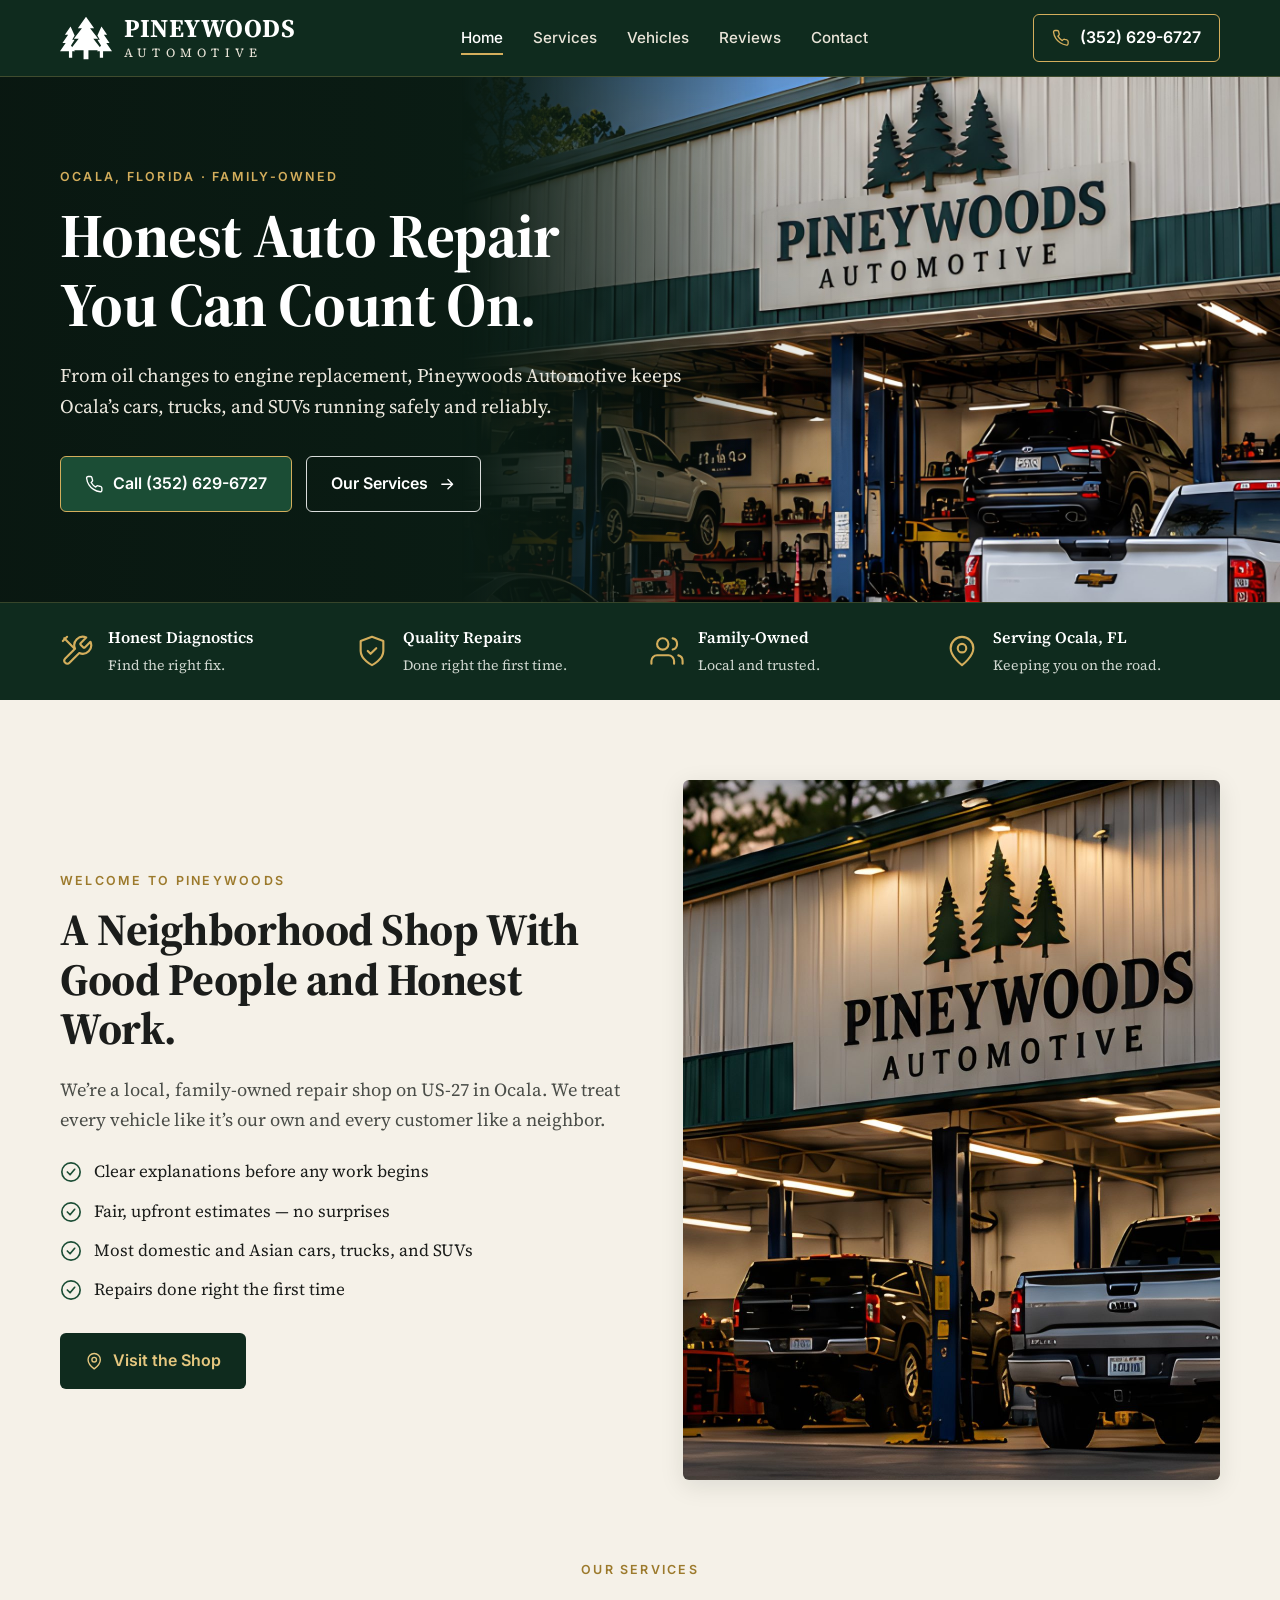
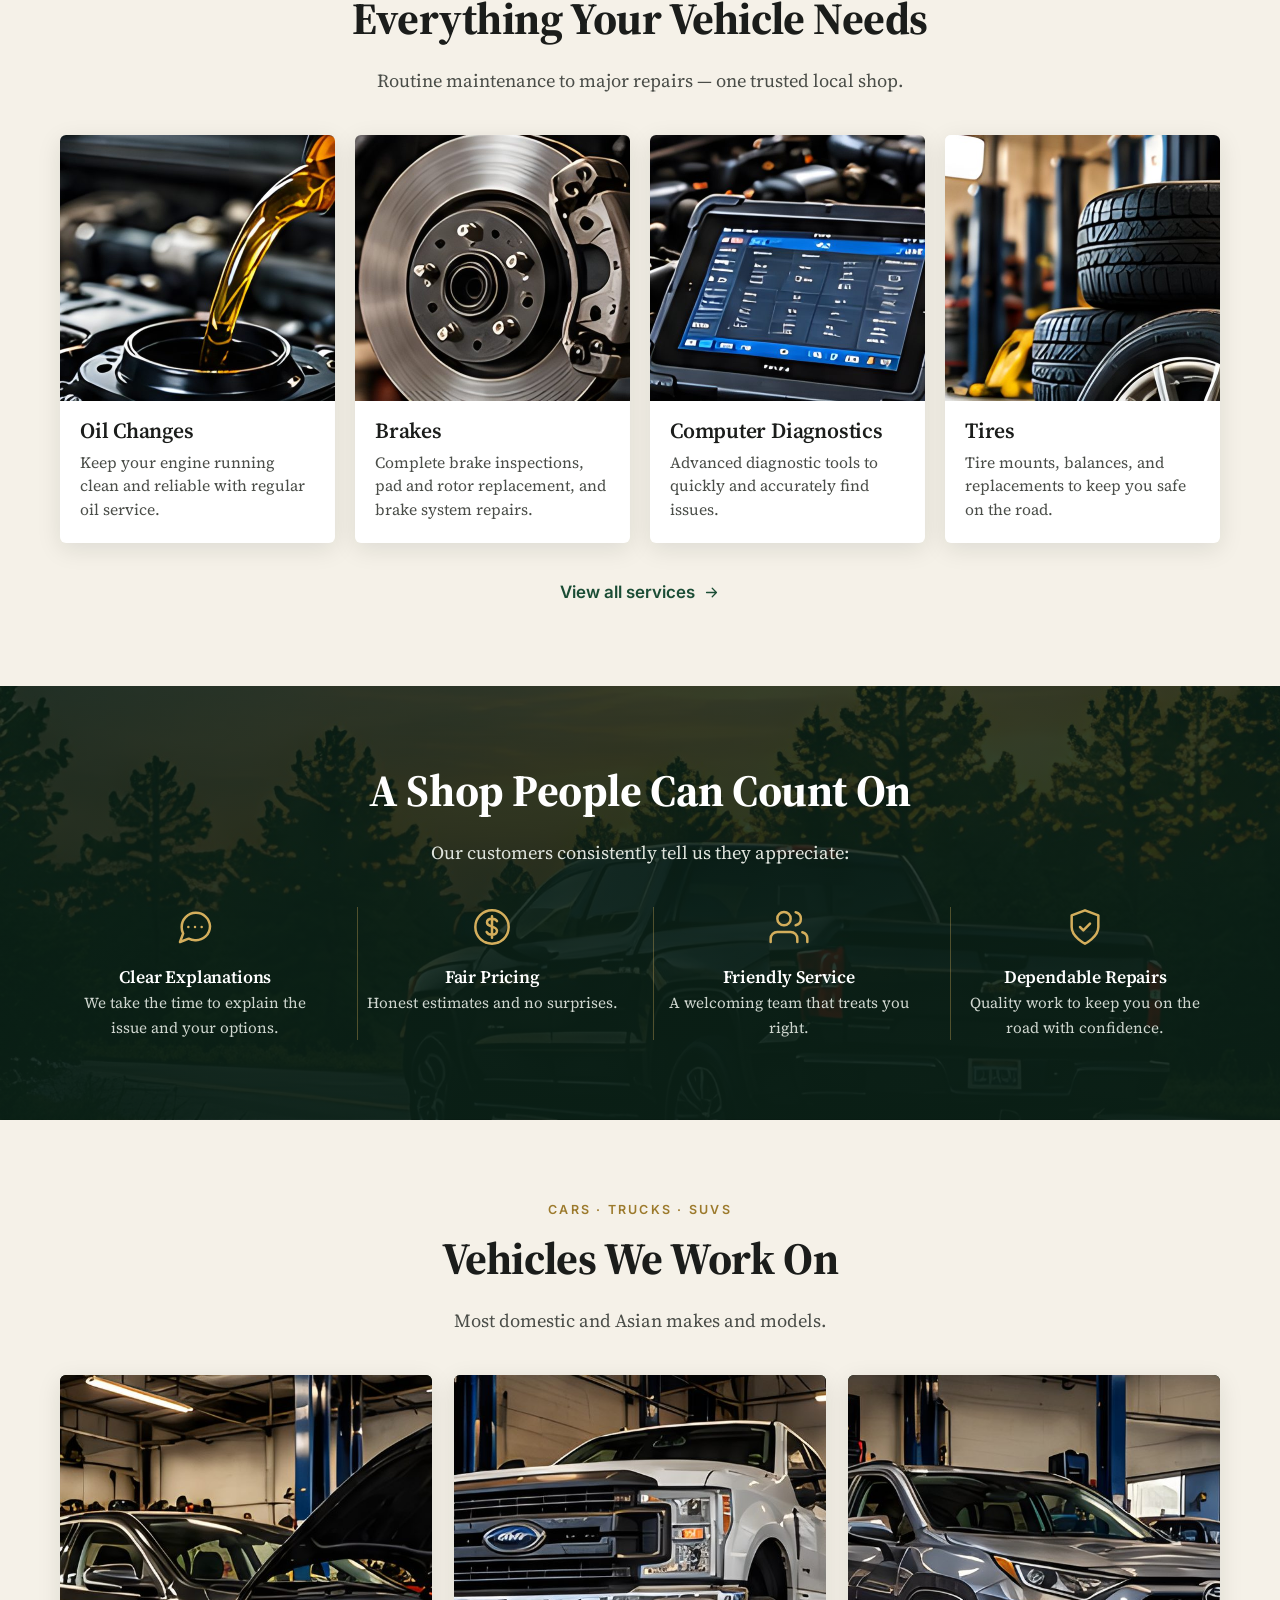
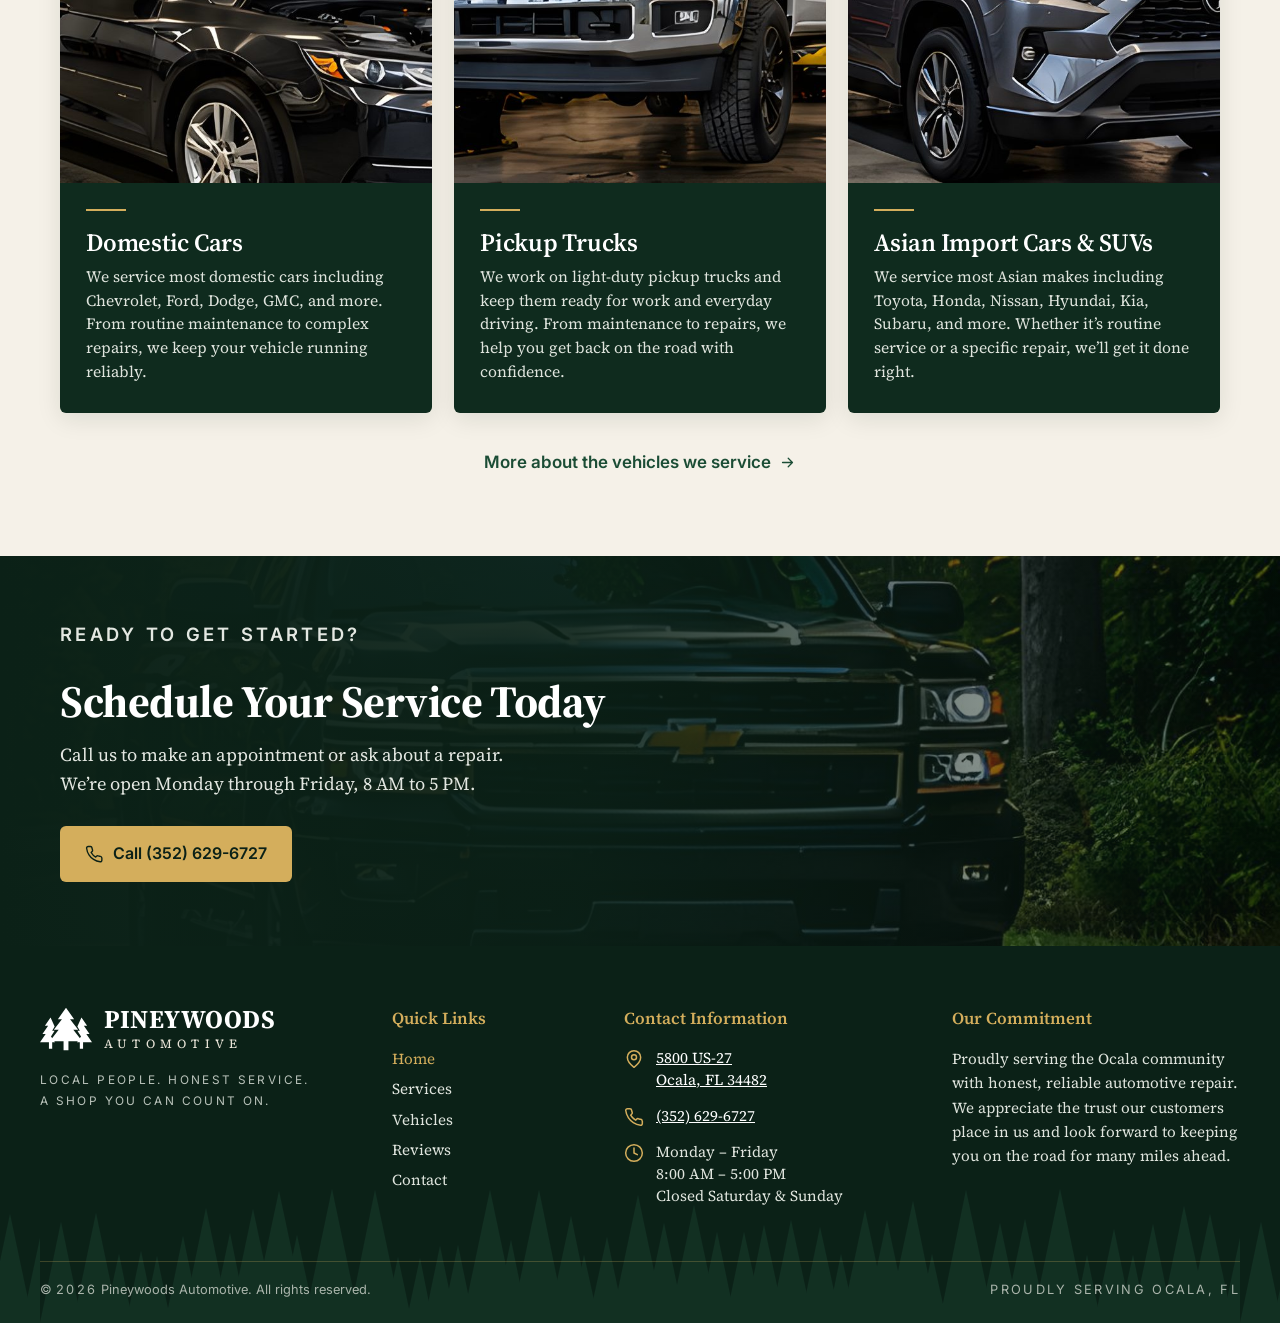
==== commit 5fd3051f: "Upscale site photos with Real-ESRGAN for sharper images Re-cut every photo from the source mockups a" ====
--- a/index.html
+++ b/index.html
@@ -9,7 +9,7 @@
 <meta name="format-detection" content="telephone=yes">
 <meta property="og:title" content="Pineywoods Automotive | Honest Auto Repair in Ocala, FL">
 <meta property="og:description" content="Family-owned auto repair shop in Ocala, FL. Oil changes, brakes, diagnostics, tires, A/C, electrical and engine repair. Call (352) 629-6727.">
-<meta property="og:image" content="images/shop-exterior.jpg">
+<meta property="og:image" content="images/shop-exterior.jpg?v=2">
 <link rel="icon" href="images/trees-gold.svg" type="image/svg+xml">
 <link rel="apple-touch-icon" href="images/apple-touch-icon.png">
 <link rel="preconnect" href="https://fonts.googleapis.com">
@@ -35,7 +35,7 @@
 </header>
 <main id="main">
 <section class="hero">
-  <div class="hero-media" style="background-image:url('images/hero-shop-bays.jpg');background-position:center top"></div>
+  <div class="hero-media" style="background-image:url('images/hero-shop-bays.jpg?v=2');background-position:center top"></div>
   <div class="container"><div class="hero-content">
     <p class="eyebrow">Ocala, Florida &middot; Family-Owned</p>
     <h1>Honest Auto Repair<br>You Can Count On.</h1>
@@ -57,7 +57,7 @@
       </ul>
       <div class="btn-row"><a class="btn btn-dark" href="contact.html"><svg class="icon" viewBox="0 0 24 24" aria-hidden="true"><path d="M20 10c0 6-8 12-8 12S4 16 4 10a8 8 0 0 1 16 0z"/><circle cx="12" cy="10" r="3"/></svg> Visit the Shop</a></div>
     </div>
-    <img src="images/hero-shop-sunset.jpg" alt="Pineywoods Automotive shop on US-27 at sunset with trucks in the service bays" width="848" height="700" loading="lazy">
+    <img src="images/hero-shop-sunset.jpg?v=2" alt="Pineywoods Automotive shop on US-27 at sunset with trucks in the service bays" width="848" height="700" loading="lazy">
   </div>
 </section>
 <section class="section" style="padding-top:0">
@@ -68,10 +68,10 @@
       <p class="lead">Routine maintenance to major repairs &mdash; one trusted local shop.</p>
     </div>
     <div class="card-grid">
-  <article class="card"><img src="images/svc-oil.jpg" alt="Fresh oil being poured into an engine" loading="lazy" width="450" height="266"><div class="card-body"><h3>Oil Changes</h3><p>Keep your engine running clean and reliable with regular oil service.</p></div></article>
-  <article class="card"><img src="images/svc-brakes.jpg" alt="Brake rotor and caliper" loading="lazy" width="450" height="266"><div class="card-body"><h3>Brakes</h3><p>Complete brake inspections, pad and rotor replacement, and brake system repairs.</p></div></article>
-  <article class="card"><img src="images/svc-diagnostics.jpg" alt="Diagnostic scan tool on an engine" loading="lazy" width="450" height="266"><div class="card-body"><h3>Computer Diagnostics</h3><p>Advanced diagnostic tools to quickly and accurately find issues.</p></div></article>
-  <article class="card"><img src="images/svc-tires.jpg" alt="Stack of new tires in the shop" loading="lazy" width="450" height="266"><div class="card-body"><h3>Tires</h3><p>Tire mounts, balances, and replacements to keep you safe on the road.</p></div></article>
+  <article class="card"><img src="images/svc-oil.jpg?v=2" alt="Fresh oil being poured into an engine" loading="lazy" width="450" height="266"><div class="card-body"><h3>Oil Changes</h3><p>Keep your engine running clean and reliable with regular oil service.</p></div></article>
+  <article class="card"><img src="images/svc-brakes.jpg?v=2" alt="Brake rotor and caliper" loading="lazy" width="450" height="266"><div class="card-body"><h3>Brakes</h3><p>Complete brake inspections, pad and rotor replacement, and brake system repairs.</p></div></article>
+  <article class="card"><img src="images/svc-diagnostics.jpg?v=2" alt="Diagnostic scan tool on an engine" loading="lazy" width="450" height="266"><div class="card-body"><h3>Computer Diagnostics</h3><p>Advanced diagnostic tools to quickly and accurately find issues.</p></div></article>
+  <article class="card"><img src="images/svc-tires.jpg?v=2" alt="Stack of new tires in the shop" loading="lazy" width="450" height="266"><div class="card-body"><h3>Tires</h3><p>Tire mounts, balances, and replacements to keep you safe on the road.</p></div></article>
 </div>
     <div class="section-foot"><a class="text-link" href="services.html">View all services <svg class="icon" viewBox="0 0 24 24" aria-hidden="true"><path d="M5 12h14M13 6l6 6-6 6"/></svg></a></div>
   </div>
@@ -93,14 +93,14 @@
       <p class="lead">Most domestic and Asian makes and models.</p>
     </div>
     <div class="vehicle-grid">
-  <article class="vehicle-card"><img src="images/veh-domestic.jpg" alt="Black Chevrolet sedan with hood open in the shop" loading="lazy" width="612" height="408"><div class="card-body"><h3>Domestic Cars</h3><p>We service most domestic cars including Chevrolet, Ford, Dodge, GMC, and more. From routine maintenance to complex repairs, we keep your vehicle running reliably.</p></div></article>
-  <article class="vehicle-card"><img src="images/veh-trucks.jpg" alt="White Ford pickup truck on a lift" loading="lazy" width="612" height="408"><div class="card-body"><h3>Pickup Trucks</h3><p>We work on light-duty pickup trucks and keep them ready for work and everyday driving. From maintenance to repairs, we help you get back on the road with confidence.</p></div></article>
-  <article class="vehicle-card"><img src="images/veh-asian.jpg" alt="Gray Toyota SUV in the service bay" loading="lazy" width="612" height="408"><div class="card-body"><h3>Asian Import Cars &amp; SUVs</h3><p>We service most Asian makes including Toyota, Honda, Nissan, Hyundai, Kia, Subaru, and more. Whether it&rsquo;s routine service or a specific repair, we&rsquo;ll get it done right.</p></div></article>
+  <article class="vehicle-card"><img src="images/veh-domestic.jpg?v=2" alt="Black Chevrolet sedan with hood open in the shop" loading="lazy" width="612" height="408"><div class="card-body"><h3>Domestic Cars</h3><p>We service most domestic cars including Chevrolet, Ford, Dodge, GMC, and more. From routine maintenance to complex repairs, we keep your vehicle running reliably.</p></div></article>
+  <article class="vehicle-card"><img src="images/veh-trucks.jpg?v=2" alt="White Ford pickup truck on a lift" loading="lazy" width="612" height="408"><div class="card-body"><h3>Pickup Trucks</h3><p>We work on light-duty pickup trucks and keep them ready for work and everyday driving. From maintenance to repairs, we help you get back on the road with confidence.</p></div></article>
+  <article class="vehicle-card"><img src="images/veh-asian.jpg?v=2" alt="Gray Toyota SUV in the service bay" loading="lazy" width="612" height="408"><div class="card-body"><h3>Asian Import Cars &amp; SUVs</h3><p>We service most Asian makes including Toyota, Honda, Nissan, Hyundai, Kia, Subaru, and more. Whether it&rsquo;s routine service or a specific repair, we&rsquo;ll get it done right.</p></div></article>
 </div>
     <div class="section-foot"><a class="text-link" href="vehicles.html">More about the vehicles we service <svg class="icon" viewBox="0 0 24 24" aria-hidden="true"><path d="M5 12h14M13 6l6 6-6 6"/></svg></a></div>
   </div>
 </section>
-<section class="cta-band" style="background-image:url('images/road-truck.jpg')">
+<section class="cta-band" style="background-image:url('images/road-truck.jpg?v=2')">
   <div class="container">
     <p class="eyebrow">Ready to get started?</p>
     <h2>Schedule Your Service Today</h2>
--- a/css/style.css
+++ b/css/style.css
@@ -234,7 +234,7 @@
 .divider-trees img { width: 40px; }
 .tree-bg {
   background-color: var(--green-800);
-  background-image: linear-gradient(rgba(11,33,23,.82), rgba(11,33,23,.92)), url("../images/sunset-truck.jpg");
+  background-image: linear-gradient(rgba(11,33,23,.82), rgba(11,33,23,.92)), url("../images/sunset-truck.jpg?v=2");
   background-size: cover; background-position: center 30%;
 }
 
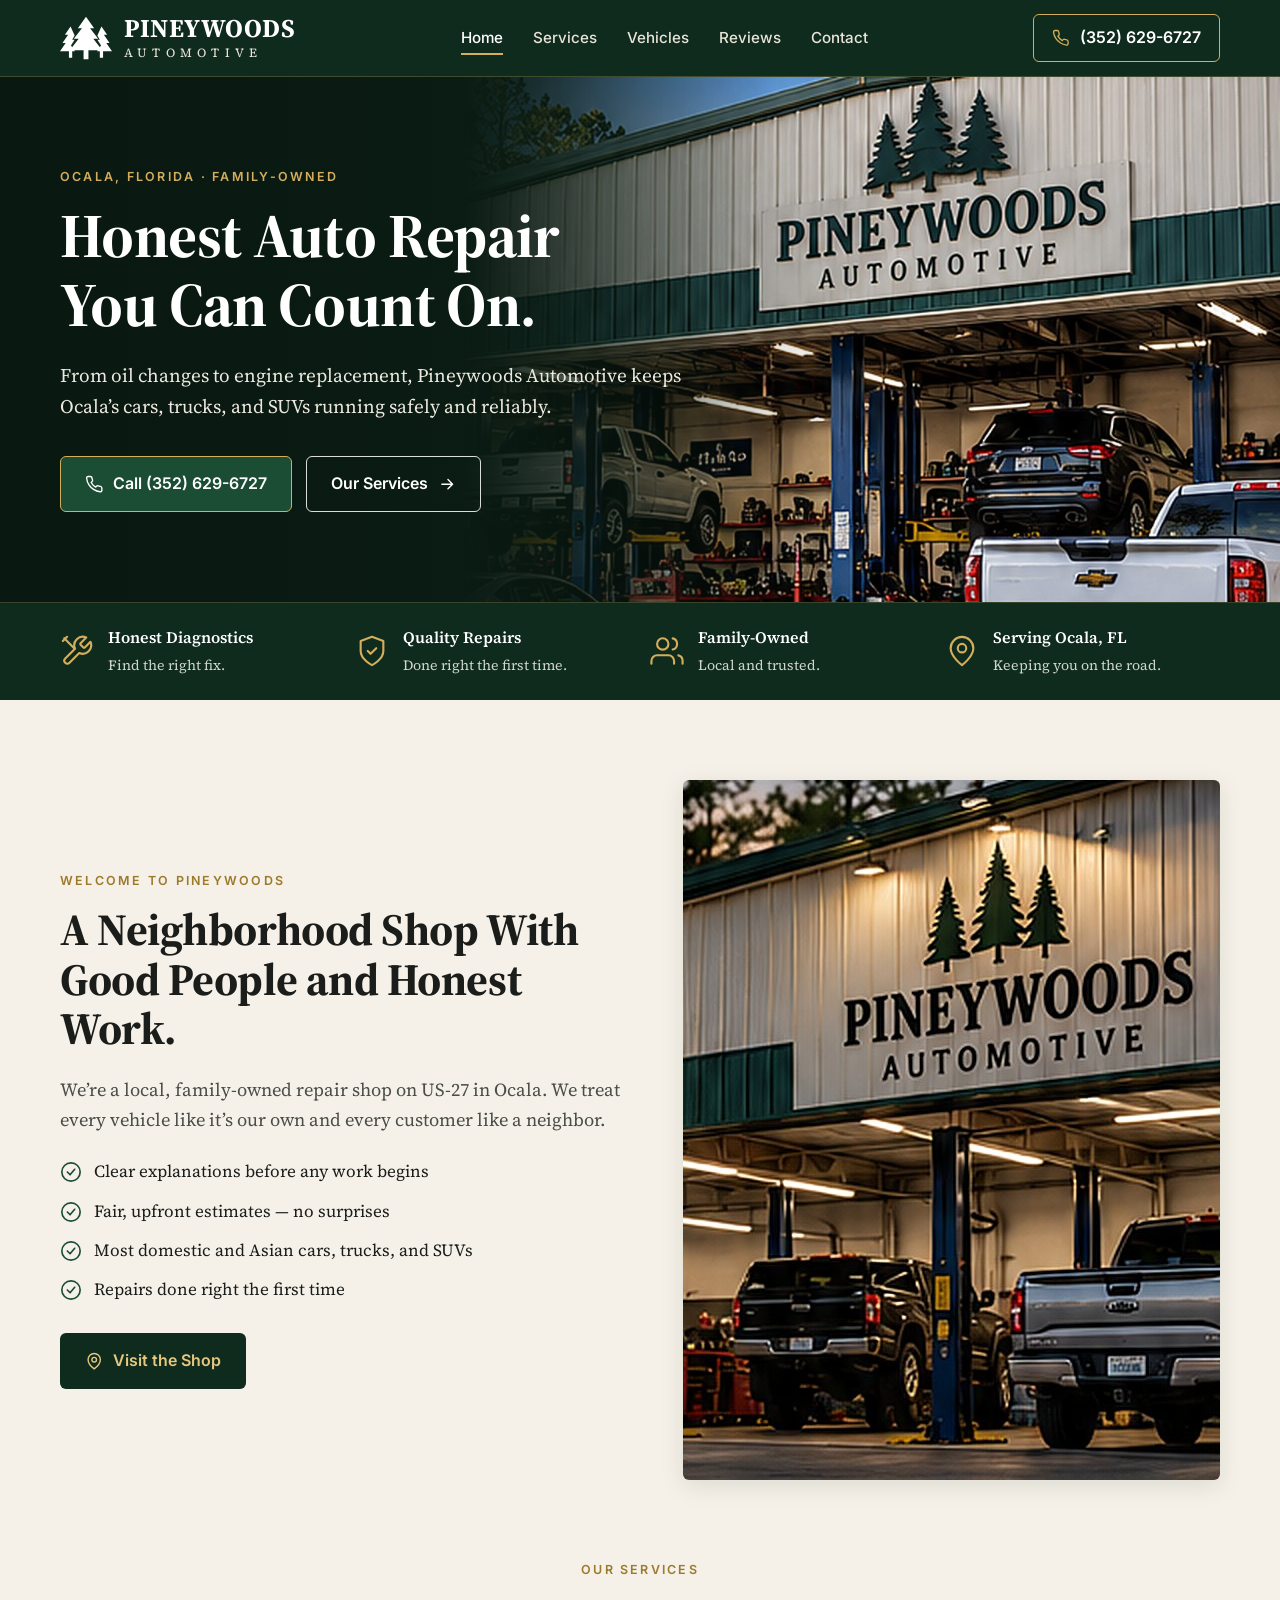
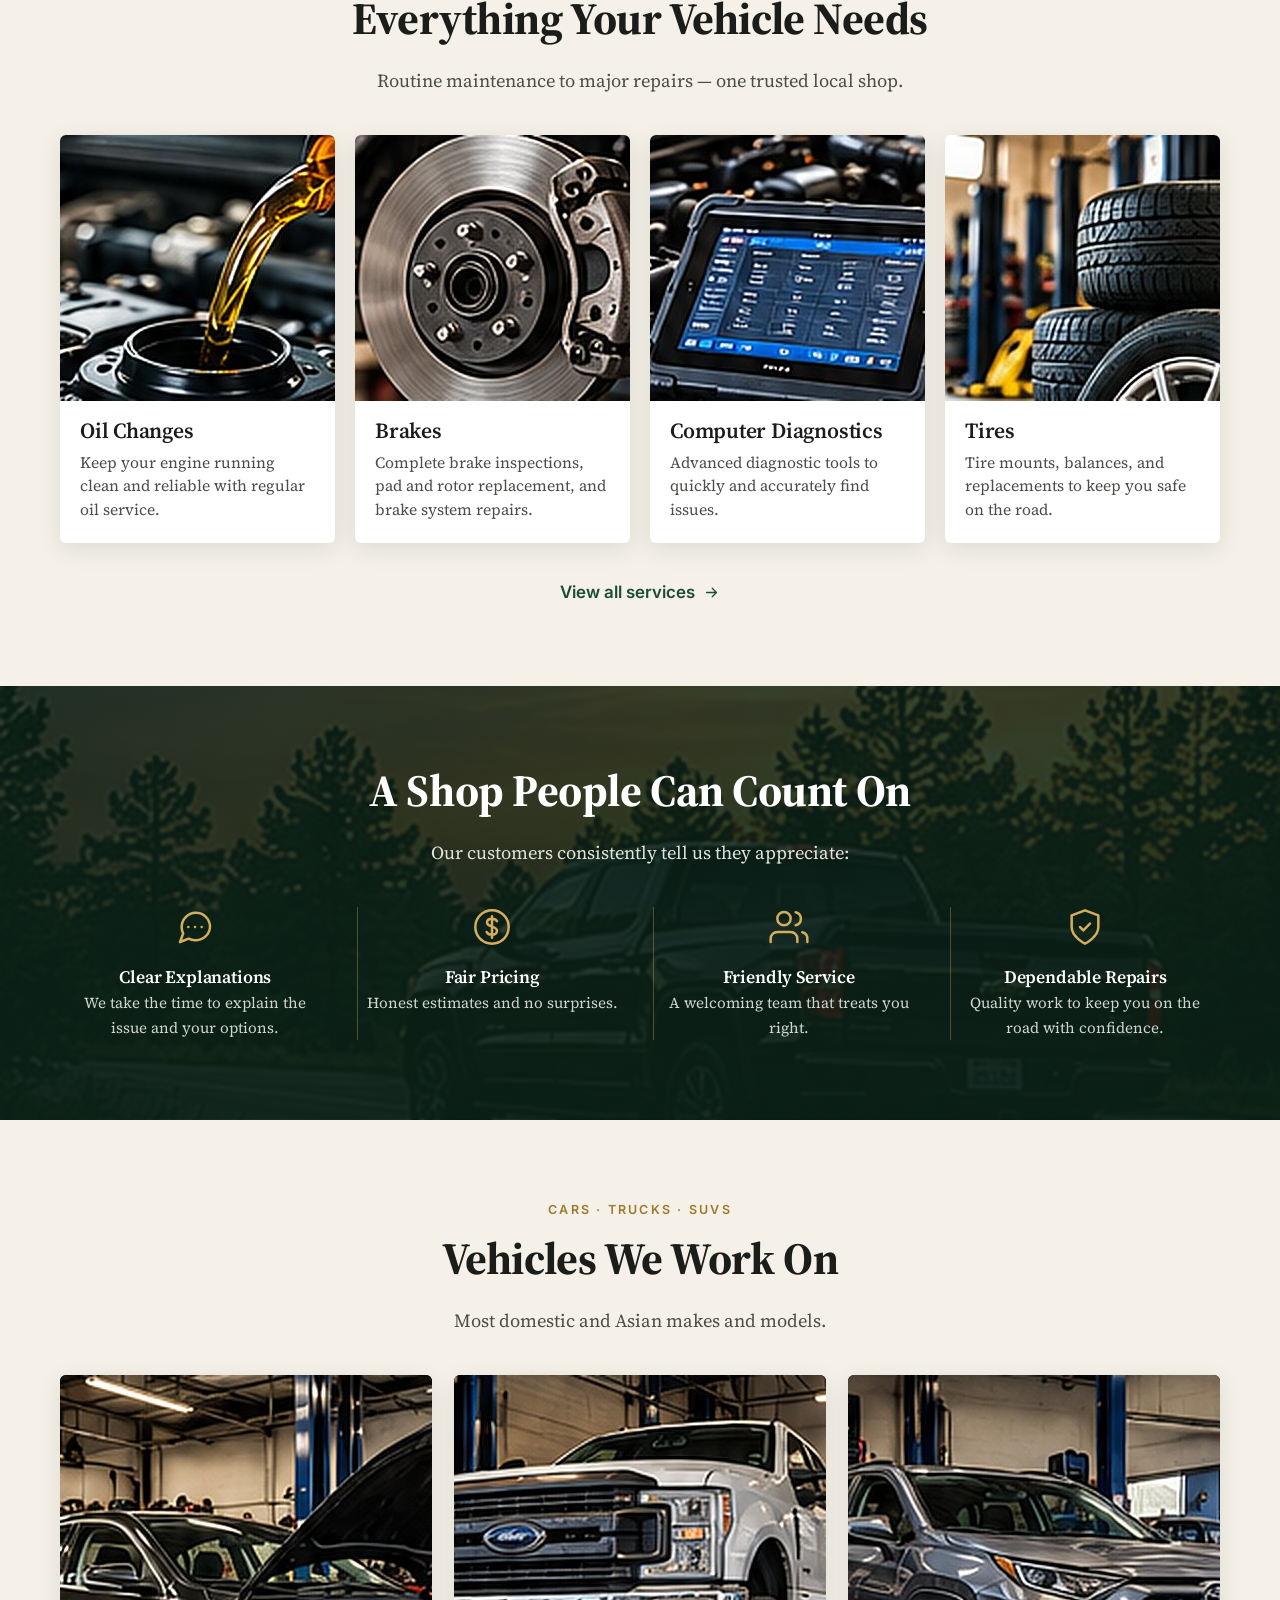
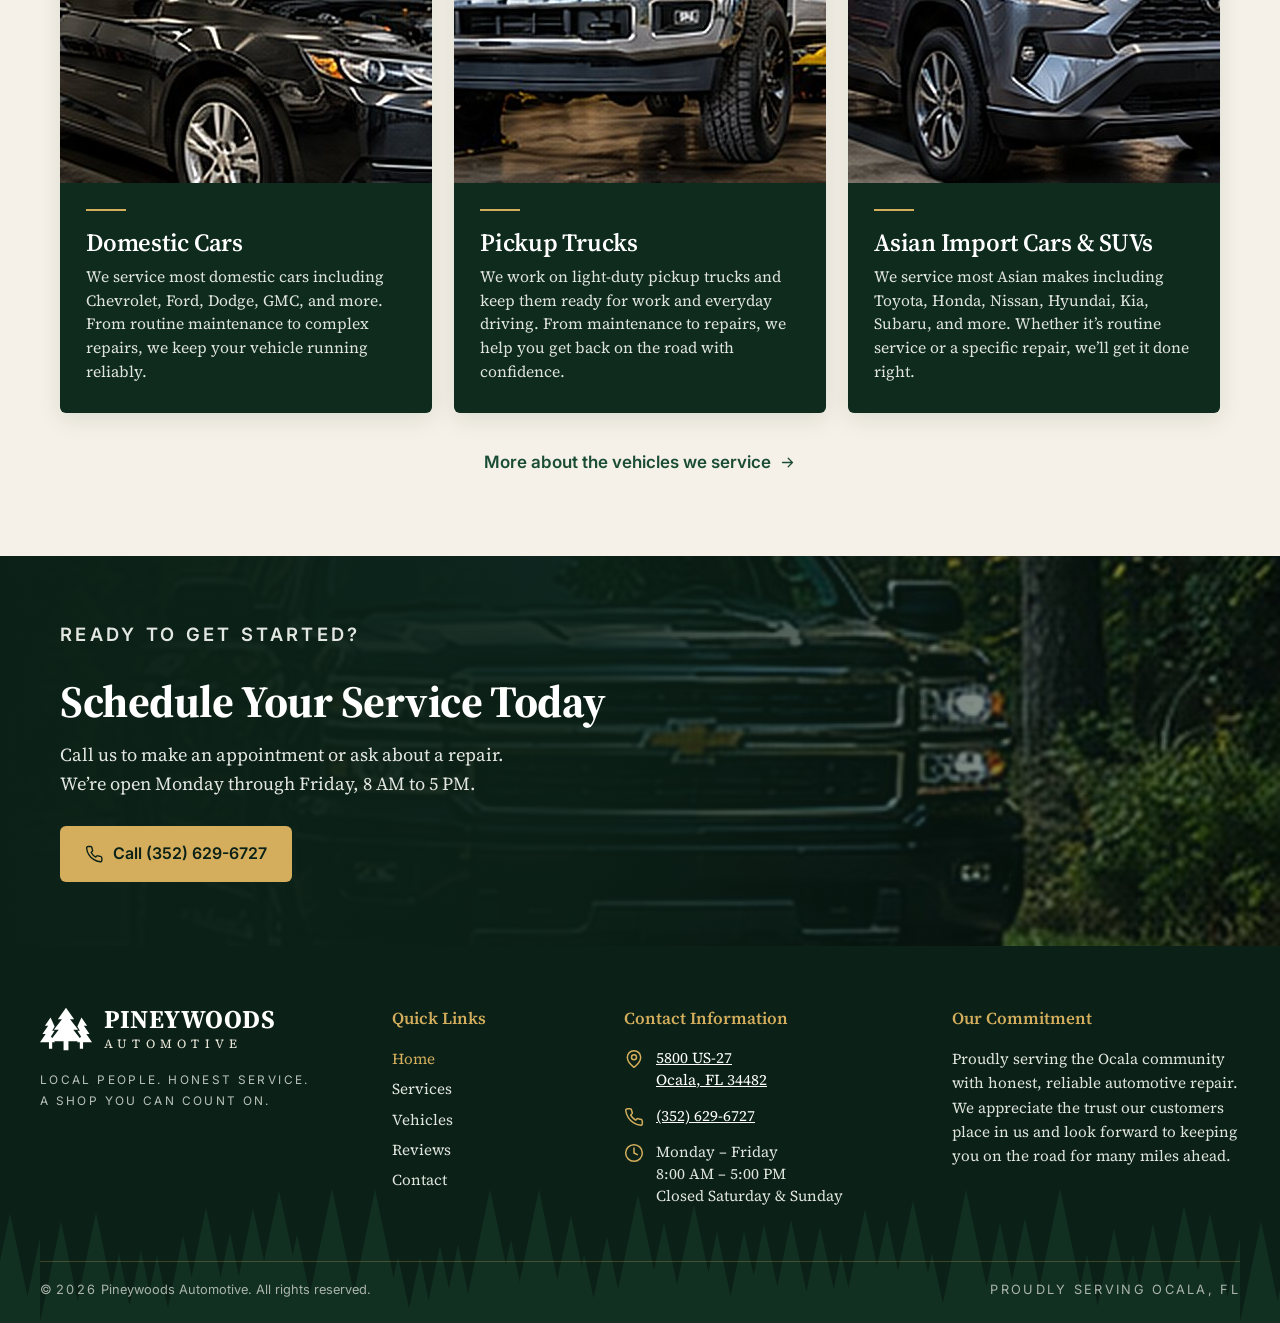
==== commit 10cf48f3: "Restore original photos Revert the AI-upscaled images to the earlier natural-looking crops and bump " ====
--- a/index.html
+++ b/index.html
@@ -9,7 +9,7 @@
 <meta name="format-detection" content="telephone=yes">
 <meta property="og:title" content="Pineywoods Automotive | Honest Auto Repair in Ocala, FL">
 <meta property="og:description" content="Family-owned auto repair shop in Ocala, FL. Oil changes, brakes, diagnostics, tires, A/C, electrical and engine repair. Call (352) 629-6727.">
-<meta property="og:image" content="images/shop-exterior.jpg?v=2">
+<meta property="og:image" content="images/shop-exterior.jpg?v=3">
 <link rel="icon" href="images/trees-gold.svg" type="image/svg+xml">
 <link rel="apple-touch-icon" href="images/apple-touch-icon.png">
 <link rel="preconnect" href="https://fonts.googleapis.com">
@@ -35,7 +35,7 @@
 </header>
 <main id="main">
 <section class="hero">
-  <div class="hero-media" style="background-image:url('images/hero-shop-bays.jpg?v=2');background-position:center top"></div>
+  <div class="hero-media" style="background-image:url('images/hero-shop-bays.jpg?v=3');background-position:center top"></div>
   <div class="container"><div class="hero-content">
     <p class="eyebrow">Ocala, Florida &middot; Family-Owned</p>
     <h1>Honest Auto Repair<br>You Can Count On.</h1>
@@ -57,7 +57,7 @@
       </ul>
       <div class="btn-row"><a class="btn btn-dark" href="contact.html"><svg class="icon" viewBox="0 0 24 24" aria-hidden="true"><path d="M20 10c0 6-8 12-8 12S4 16 4 10a8 8 0 0 1 16 0z"/><circle cx="12" cy="10" r="3"/></svg> Visit the Shop</a></div>
     </div>
-    <img src="images/hero-shop-sunset.jpg?v=2" alt="Pineywoods Automotive shop on US-27 at sunset with trucks in the service bays" width="848" height="700" loading="lazy">
+    <img src="images/hero-shop-sunset.jpg?v=3" alt="Pineywoods Automotive shop on US-27 at sunset with trucks in the service bays" width="848" height="700" loading="lazy">
   </div>
 </section>
 <section class="section" style="padding-top:0">
@@ -68,10 +68,10 @@
       <p class="lead">Routine maintenance to major repairs &mdash; one trusted local shop.</p>
     </div>
     <div class="card-grid">
-  <article class="card"><img src="images/svc-oil.jpg?v=2" alt="Fresh oil being poured into an engine" loading="lazy" width="450" height="266"><div class="card-body"><h3>Oil Changes</h3><p>Keep your engine running clean and reliable with regular oil service.</p></div></article>
-  <article class="card"><img src="images/svc-brakes.jpg?v=2" alt="Brake rotor and caliper" loading="lazy" width="450" height="266"><div class="card-body"><h3>Brakes</h3><p>Complete brake inspections, pad and rotor replacement, and brake system repairs.</p></div></article>
-  <article class="card"><img src="images/svc-diagnostics.jpg?v=2" alt="Diagnostic scan tool on an engine" loading="lazy" width="450" height="266"><div class="card-body"><h3>Computer Diagnostics</h3><p>Advanced diagnostic tools to quickly and accurately find issues.</p></div></article>
-  <article class="card"><img src="images/svc-tires.jpg?v=2" alt="Stack of new tires in the shop" loading="lazy" width="450" height="266"><div class="card-body"><h3>Tires</h3><p>Tire mounts, balances, and replacements to keep you safe on the road.</p></div></article>
+  <article class="card"><img src="images/svc-oil.jpg?v=3" alt="Fresh oil being poured into an engine" loading="lazy" width="450" height="266"><div class="card-body"><h3>Oil Changes</h3><p>Keep your engine running clean and reliable with regular oil service.</p></div></article>
+  <article class="card"><img src="images/svc-brakes.jpg?v=3" alt="Brake rotor and caliper" loading="lazy" width="450" height="266"><div class="card-body"><h3>Brakes</h3><p>Complete brake inspections, pad and rotor replacement, and brake system repairs.</p></div></article>
+  <article class="card"><img src="images/svc-diagnostics.jpg?v=3" alt="Diagnostic scan tool on an engine" loading="lazy" width="450" height="266"><div class="card-body"><h3>Computer Diagnostics</h3><p>Advanced diagnostic tools to quickly and accurately find issues.</p></div></article>
+  <article class="card"><img src="images/svc-tires.jpg?v=3" alt="Stack of new tires in the shop" loading="lazy" width="450" height="266"><div class="card-body"><h3>Tires</h3><p>Tire mounts, balances, and replacements to keep you safe on the road.</p></div></article>
 </div>
     <div class="section-foot"><a class="text-link" href="services.html">View all services <svg class="icon" viewBox="0 0 24 24" aria-hidden="true"><path d="M5 12h14M13 6l6 6-6 6"/></svg></a></div>
   </div>
@@ -93,14 +93,14 @@
       <p class="lead">Most domestic and Asian makes and models.</p>
     </div>
     <div class="vehicle-grid">
-  <article class="vehicle-card"><img src="images/veh-domestic.jpg?v=2" alt="Black Chevrolet sedan with hood open in the shop" loading="lazy" width="612" height="408"><div class="card-body"><h3>Domestic Cars</h3><p>We service most domestic cars including Chevrolet, Ford, Dodge, GMC, and more. From routine maintenance to complex repairs, we keep your vehicle running reliably.</p></div></article>
-  <article class="vehicle-card"><img src="images/veh-trucks.jpg?v=2" alt="White Ford pickup truck on a lift" loading="lazy" width="612" height="408"><div class="card-body"><h3>Pickup Trucks</h3><p>We work on light-duty pickup trucks and keep them ready for work and everyday driving. From maintenance to repairs, we help you get back on the road with confidence.</p></div></article>
-  <article class="vehicle-card"><img src="images/veh-asian.jpg?v=2" alt="Gray Toyota SUV in the service bay" loading="lazy" width="612" height="408"><div class="card-body"><h3>Asian Import Cars &amp; SUVs</h3><p>We service most Asian makes including Toyota, Honda, Nissan, Hyundai, Kia, Subaru, and more. Whether it&rsquo;s routine service or a specific repair, we&rsquo;ll get it done right.</p></div></article>
+  <article class="vehicle-card"><img src="images/veh-domestic.jpg?v=3" alt="Black Chevrolet sedan with hood open in the shop" loading="lazy" width="612" height="408"><div class="card-body"><h3>Domestic Cars</h3><p>We service most domestic cars including Chevrolet, Ford, Dodge, GMC, and more. From routine maintenance to complex repairs, we keep your vehicle running reliably.</p></div></article>
+  <article class="vehicle-card"><img src="images/veh-trucks.jpg?v=3" alt="White Ford pickup truck on a lift" loading="lazy" width="612" height="408"><div class="card-body"><h3>Pickup Trucks</h3><p>We work on light-duty pickup trucks and keep them ready for work and everyday driving. From maintenance to repairs, we help you get back on the road with confidence.</p></div></article>
+  <article class="vehicle-card"><img src="images/veh-asian.jpg?v=3" alt="Gray Toyota SUV in the service bay" loading="lazy" width="612" height="408"><div class="card-body"><h3>Asian Import Cars &amp; SUVs</h3><p>We service most Asian makes including Toyota, Honda, Nissan, Hyundai, Kia, Subaru, and more. Whether it&rsquo;s routine service or a specific repair, we&rsquo;ll get it done right.</p></div></article>
 </div>
     <div class="section-foot"><a class="text-link" href="vehicles.html">More about the vehicles we service <svg class="icon" viewBox="0 0 24 24" aria-hidden="true"><path d="M5 12h14M13 6l6 6-6 6"/></svg></a></div>
   </div>
 </section>
-<section class="cta-band" style="background-image:url('images/road-truck.jpg?v=2')">
+<section class="cta-band" style="background-image:url('images/road-truck.jpg?v=3')">
   <div class="container">
     <p class="eyebrow">Ready to get started?</p>
     <h2>Schedule Your Service Today</h2>
--- a/css/style.css
+++ b/css/style.css
@@ -234,7 +234,7 @@
 .divider-trees img { width: 40px; }
 .tree-bg {
   background-color: var(--green-800);
-  background-image: linear-gradient(rgba(11,33,23,.82), rgba(11,33,23,.92)), url("../images/sunset-truck.jpg?v=2");
+  background-image: linear-gradient(rgba(11,33,23,.82), rgba(11,33,23,.92)), url("../images/sunset-truck.jpg?v=3");
   background-size: cover; background-position: center 30%;
 }
 
